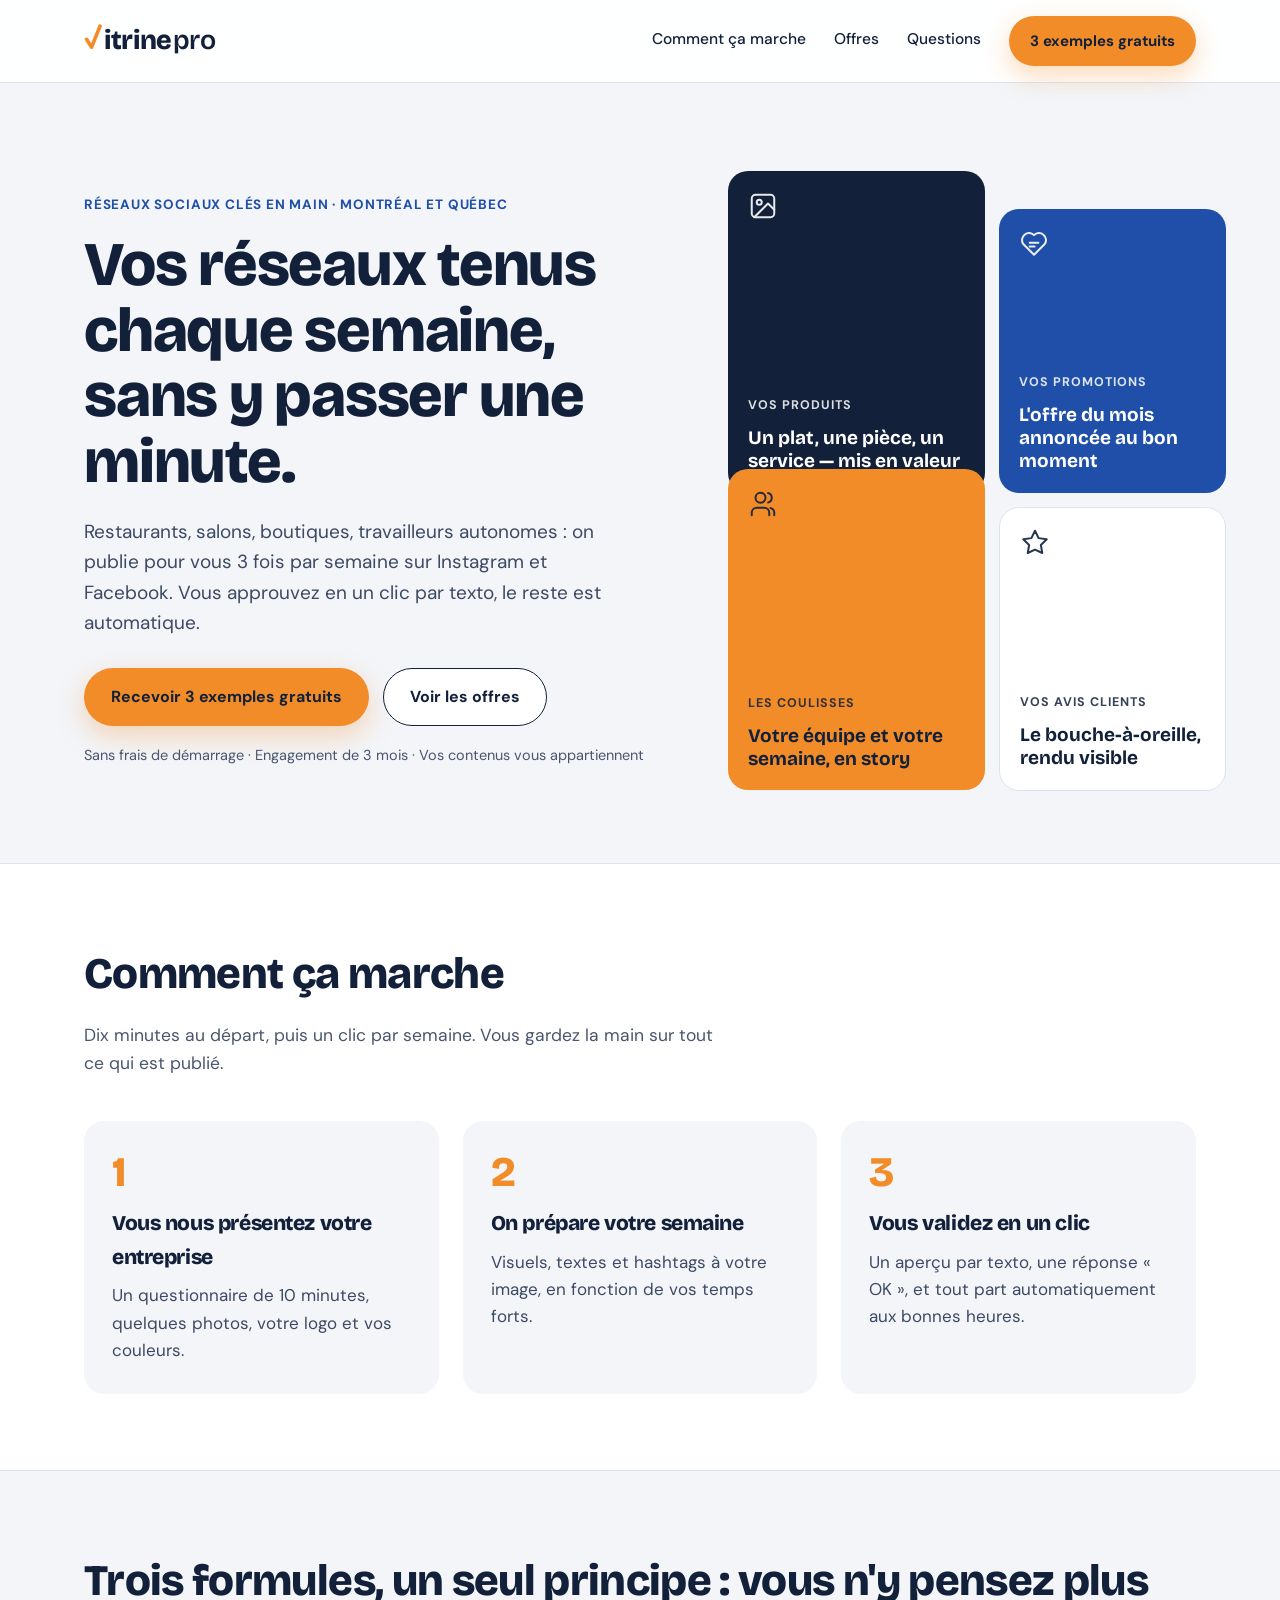
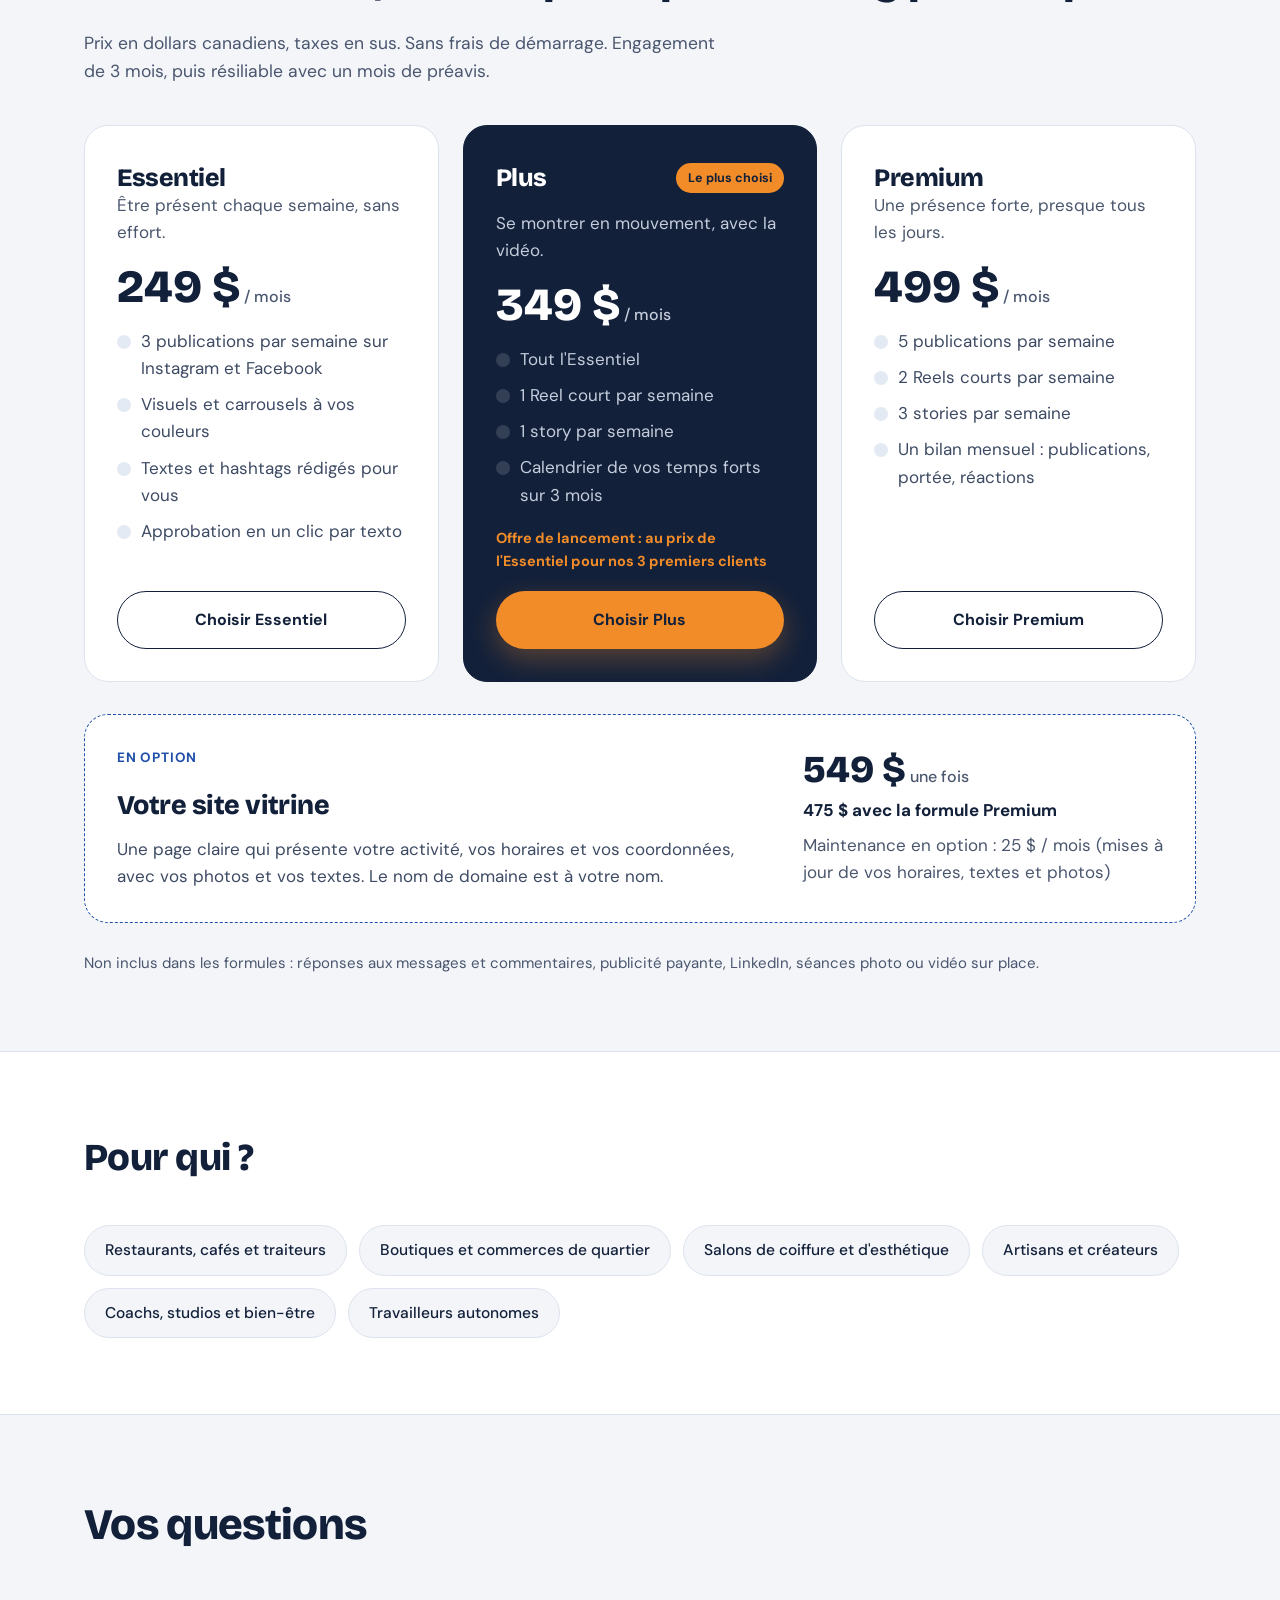
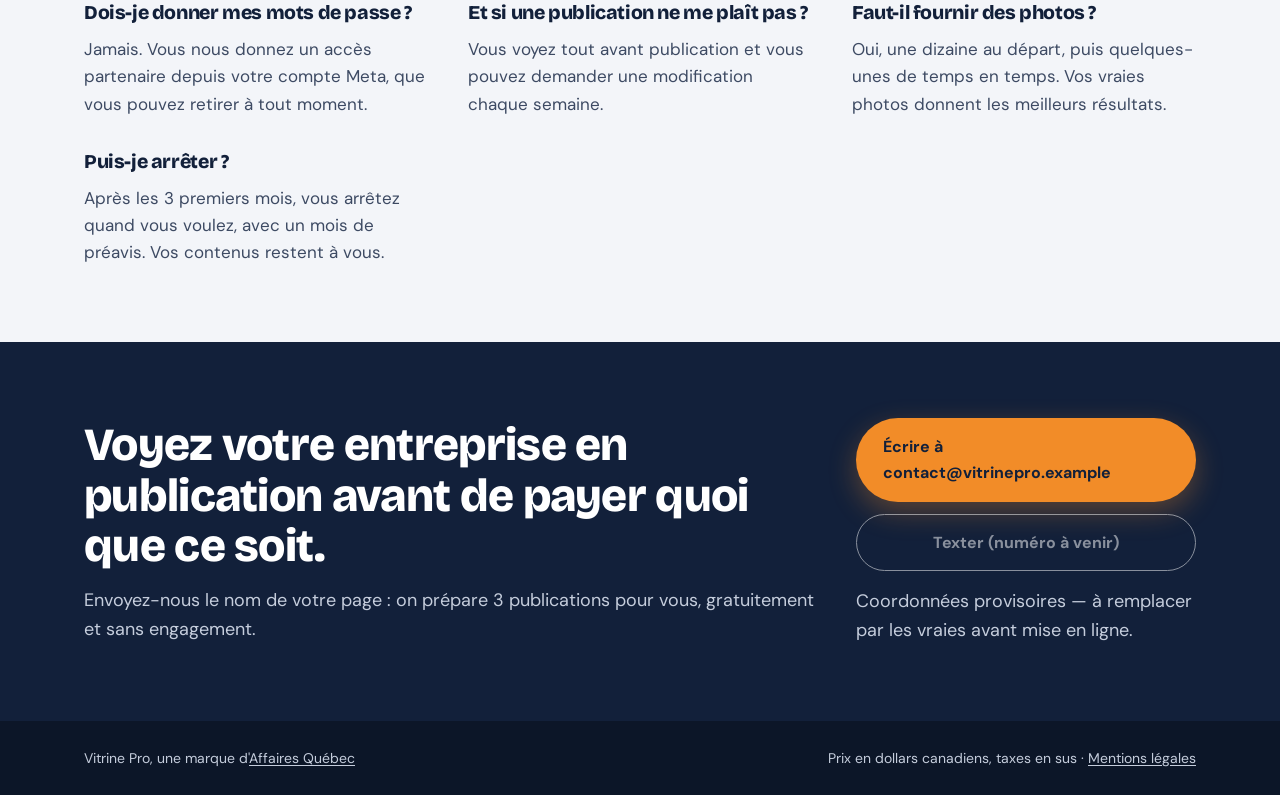
==== vitrine-pro/index.html @ ffb4f5e6 "Crée Vitrine Pro (vitrine-pro/index.html) à partir du premier brouillon, selon impeccable + emil-des" ====
<!doctype html>
<html lang="fr-CA" data-type="service">
<head>
<meta charset="utf-8">
<meta name="viewport" content="width=device-width, initial-scale=1">
<title>Vitrine Pro — Vos réseaux sociaux tenus chaque semaine | Affaires Québec</title>
<meta name="description" content="Vitrine Pro tient les réseaux sociaux des petites entreprises de Montréal et du Québec : 3 publications par semaine, approuvées en un clic par texto. Dès 249 $ par mois.">
<meta name="page-type" content="service">
<meta name="site-kind" content="other">
<meta property="og:type" content="website">
<meta property="og:title" content="Vitrine Pro — Vos réseaux sociaux tenus chaque semaine">
<meta property="og:description" content="3 publications soignées par semaine sur Instagram et Facebook, approuvées en un clic. 3 exemples offerts.">
<meta name="theme-color" content="#12203A">
<link rel="icon" href="data:image/svg+xml,%3Csvg xmlns='http://www.w3.org/2000/svg' viewBox='0 0 100 100'%3E%3Crect width='100' height='100' rx='24' fill='%2312203A'/%3E%3Cpath d='M24 54 L42 74 L78 24' fill='none' stroke='%23F28C28' stroke-width='13' stroke-linecap='round' stroke-linejoin='round'/%3E%3C/svg%3E">
<link rel="preconnect" href="https://fonts.googleapis.com">
<link rel="preconnect" href="https://fonts.gstatic.com" crossorigin>
<link href="https://fonts.googleapis.com/css2?family=Bricolage+Grotesque:opsz,wght@12..96,600;12..96,700;12..96,800&family=DM+Sans:wght@400;500;700&display=swap" rel="stylesheet">
<style>
:root{
  --navy:#12203A; --navy-deep:#0C1628;
  --blue:#1F4FA8; --blue-deep:#163C82;
  --orange:#F28C28; --orange-deep:#D9741A;
  --paper:#F3F5F9; --white:#FFFFFF;
  --line:#DDE3EE; --line-on-navy:rgba(255,255,255,0.14);
  --ink:#12203A; --ink-muted:#4A566E; --ink-muted-2:#3D4A63;
  --ink-on-navy:#C5CDDC;
  --radius-card:20px; --radius-pill:999px;
  --ease-out:cubic-bezier(.23,1,.32,1);
  --shadow-card:0 16px 40px rgba(18,32,58,0.08);
  --shadow-card-hover:0 22px 54px rgba(18,32,58,0.14);
}
*{box-sizing:border-box}
html{scroll-behavior:smooth}
body{margin:0;background:var(--paper);color:var(--ink);font-family:'DM Sans',system-ui,sans-serif;font-size:17px;line-height:1.6;-webkit-font-smoothing:antialiased}
h1,h2,h3{font-family:'Bricolage Grotesque','Arial Black',system-ui,sans-serif;font-weight:800;letter-spacing:-0.02em;margin:0}
p{margin:0}
ul{margin:0;padding:0;list-style:none}
a{color:var(--blue);text-decoration:none}
a:focus-visible,button:focus-visible{outline:3px solid var(--blue);outline-offset:3px;border-radius:8px}
img{max-width:100%;display:block}
.wrap{max-width:1160px;margin:0 auto;padding-inline:24px}
.eyebrow{display:block;margin:0 0 16px;color:var(--blue);font-weight:700;letter-spacing:0.06em;text-transform:uppercase;font-size:13.5px}
@media(max-width:520px){.wrap{padding-inline:20px}}

/* ---------- Boutons ---------- */
.btn{
  display:inline-flex;align-items:center;justify-content:center;gap:8px;
  font-family:'DM Sans',sans-serif;font-weight:700;font-size:16px;
  padding:15px 26px;border-radius:var(--radius-pill);border:1.5px solid transparent;
  min-height:52px;cursor:pointer;
  transition:transform .18s var(--ease-out),box-shadow .18s var(--ease-out),background-color .2s,border-color .2s,opacity .2s;
}
.btn:active{transform:scale(.96)}
.btn-orange{background:var(--orange);color:var(--navy);box-shadow:0 10px 28px rgba(242,140,40,0.32)}
.btn-orange:hover{background:var(--orange-deep);box-shadow:0 14px 36px rgba(242,140,40,0.4);transform:translateY(-2px)}
.btn-orange:active{transform:scale(.96)}
.btn-outline-dark{background:var(--white);color:var(--navy);border-color:var(--navy)}
.btn-outline-dark:hover{background:var(--navy);color:var(--white);transform:translateY(-2px)}
.btn-outline-light{background:transparent;color:var(--white);border-color:var(--white)}
.btn-outline-light:hover{background:var(--white);color:var(--navy);transform:translateY(-2px)}
.btn-sm{padding:12px 20px;min-height:46px;font-size:15px}
.btn[aria-disabled="true"]{opacity:.5;cursor:default;pointer-events:none}
.btn .arr{transition:transform .2s var(--ease-out)}
.btn:hover .arr{transform:translateX(3px)}

/* ---------- Nav ---------- */
.nav{position:sticky;top:0;z-index:50;background:rgba(255,255,255,0.92);backdrop-filter:blur(10px);border-bottom:1px solid var(--line)}
.nav-inner{display:flex;flex-wrap:wrap;align-items:center;justify-content:space-between;gap:16px;padding-block:16px}
.logo{display:flex;align-items:baseline;gap:0;font-family:'Bricolage Grotesque',sans-serif;font-weight:800;font-size:27px;letter-spacing:-0.03em;color:var(--navy)}
.logo svg{margin-right:2px;flex-shrink:0}
.logo b{font-weight:600;color:var(--navy);margin-left:2px}
.nav-links{display:flex;flex-wrap:wrap;align-items:center;gap:28px}
.nav-links a:not(.btn){color:var(--navy);font-weight:500;font-size:15.5px;position:relative;padding-bottom:3px}
.nav-links a:not(.btn)::after{content:"";position:absolute;left:0;right:0;bottom:0;height:2px;background:var(--orange);transform:scaleX(0);transform-origin:left;transition:transform .22s var(--ease-out)}
.nav-links a:not(.btn):hover::after{transform:scaleX(1)}
.nav-toggle{display:none;background:none;border:none;cursor:pointer;flex-direction:column;gap:5px;padding:6px}
.nav-toggle span{width:24px;height:2px;background:var(--navy);display:block;transition:.25s}
@media(max-width:760px){
  .nav-links{position:fixed;inset:0 0 0 auto;top:0;height:100vh;width:min(320px,84vw);
    background:var(--white);flex-direction:column;align-items:flex-start;gap:4px;
    padding:92px 28px 28px;transform:translateX(100%);transition:transform .35s var(--ease-out);
    box-shadow:-20px 0 50px rgba(18,32,58,0.12);}
  .nav-links.open{transform:translateX(0)}
  .nav-links a:not(.btn){width:100%;padding:14px 0;border-bottom:1px solid var(--line)}
  .nav-links .btn{margin-top:12px;width:100%}
  .nav-toggle{display:flex}
  .nav-scrim{position:fixed;inset:0;background:rgba(12,22,40,0.45);opacity:0;pointer-events:none;transition:opacity .3s;z-index:45}
  .nav-scrim.open{opacity:1;pointer-events:auto}
}

/* ---------- Hero ---------- */
.hero{padding-block:88px 72px}
.hero .wrap{display:flex;flex-wrap:wrap;align-items:center;gap:56px}
.hero-copy{flex:1 1 500px;min-width:0}
.hero h1{font-size:clamp(38px,5vw,62px);line-height:1.06;margin-bottom:22px}
.hero-sub{font-size:19px;color:var(--ink-muted-2);max-width:540px;margin-bottom:30px}
.hero-actions{display:flex;flex-wrap:wrap;gap:14px;margin-bottom:18px}
.hero-trust{font-size:14.5px;color:var(--ink-muted)}
.hero-visuals{flex:1 1 380px;min-width:0;display:grid;grid-template-columns:repeat(2,1fr);gap:14px}
.hv-card{
  aspect-ratio:4/5;border-radius:var(--radius-card);padding:20px;
  display:flex;flex-direction:column;justify-content:space-between;
  transition:transform .3s var(--ease-out),box-shadow .3s var(--ease-out);
}
.hv-card:hover{transform:translateY(-6px);box-shadow:var(--shadow-card-hover)}
.hv-card:nth-child(1){background:var(--navy);color:var(--white)}
.hv-card:nth-child(2){background:var(--blue);color:var(--white);margin-top:38px}
.hv-card:nth-child(3){background:var(--orange);color:var(--navy);margin-top:-38px}
.hv-card:nth-child(4){background:var(--white);color:var(--navy);border:1px solid var(--line)}
.hv-card svg{width:30px;height:30px;opacity:.9}
.hv-card .hv-label{font-size:12.5px;text-transform:uppercase;letter-spacing:.08em;font-weight:700;opacity:.85}
.hv-card .hv-title{font-family:'Bricolage Grotesque',sans-serif;font-weight:700;font-size:19px;line-height:1.2;margin-top:10px}
@media(max-width:760px){.hv-card:nth-child(2),.hv-card:nth-child(3){margin-top:0}}

/* ---------- Sections génériques ---------- */
section{padding-block:76px}
.section-white{background:var(--white);border-top:1px solid var(--line);border-bottom:1px solid var(--line)}
h2{font-size:clamp(30px,3.4vw,44px);letter-spacing:-0.015em}
.section-lede{color:var(--ink-muted);max-width:640px;margin-top:12px;font-size:17.5px}

/* ---------- Fonctionnement ---------- */
.steps{display:grid;grid-template-columns:repeat(auto-fit,minmax(260px,1fr));gap:24px;margin-top:44px}
.step{background:var(--paper);border-radius:var(--radius-card);padding:30px 28px;transition:transform .25s var(--ease-out),box-shadow .25s var(--ease-out)}
.step:hover{transform:translateY(-4px);box-shadow:var(--shadow-card)}
.step-num{font-family:'Bricolage Grotesque',sans-serif;font-weight:800;font-size:42px;color:var(--orange);line-height:1;margin-bottom:14px}
.step h3{font-size:21px;margin-bottom:8px}
.step p{color:var(--ink-muted-2)}

/* ---------- Offres ---------- */
.plans{display:grid;grid-template-columns:repeat(auto-fit,minmax(300px,1fr));gap:24px;margin-top:40px;align-items:stretch}
.plan{background:var(--white);border:1px solid var(--line);border-radius:24px;padding:32px;display:flex;flex-direction:column;gap:18px;transition:transform .25s var(--ease-out),box-shadow .25s var(--ease-out),border-color .25s}
.plan:hover{transform:translateY(-4px);box-shadow:var(--shadow-card)}
.plan-feat{background:var(--navy);color:var(--white);border-color:var(--navy)}
.plan-feat:hover{box-shadow:0 22px 54px rgba(18,32,58,0.3)}
.plan-head{display:flex;flex-wrap:wrap;align-items:center;justify-content:space-between;gap:10px}
.plan h3{font-size:25px}
.plan-badge{background:var(--orange);color:var(--navy);font-size:12.5px;font-weight:700;padding:5px 12px;border-radius:var(--radius-pill)}
.plan-desc{color:var(--ink-muted);margin-top:-6px}
.plan-feat .plan-desc{color:var(--ink-on-navy)}
.plan-price{font-family:'Bricolage Grotesque',sans-serif;font-weight:800;font-size:46px;line-height:1}
.plan-price span{font-family:'DM Sans',sans-serif;font-weight:500;font-size:16px;color:var(--ink-muted)}
.plan-feat .plan-price span{color:var(--ink-on-navy)}
.plan-list{display:flex;flex-direction:column;gap:9px;flex-grow:1}
.plan-list li{position:relative;padding-left:24px;color:var(--ink-muted-2)}
.plan-feat .plan-list li{color:var(--ink-on-navy)}
.plan-list li::before{content:"";position:absolute;left:0;top:7px;width:14px;height:14px;border-radius:50%;background:rgba(31,79,168,0.12)}
.plan-feat .plan-list li::before{background:rgba(255,255,255,0.14)}
.plan-launch{font-size:14.5px;color:var(--orange);font-weight:700}
.plan-addon{margin-top:32px;background:var(--white);border:1.5px dashed var(--blue);border-radius:24px;padding:32px;display:flex;flex-wrap:wrap;align-items:center;justify-content:space-between;gap:28px}
.plan-addon-copy{flex:1 1 440px;min-width:0}
.plan-addon-copy h3{font-size:27px;margin:8px 0}
.plan-addon-copy p{color:var(--ink-muted-2)}
.plan-addon-price{flex:0 1 360px;display:flex;flex-direction:column;gap:8px}
.plan-addon-price .big{font-family:'Bricolage Grotesque',sans-serif;font-weight:800;font-size:38px;line-height:1}
.plan-addon-price .big span{font-family:'DM Sans',sans-serif;font-weight:500;font-size:16px;color:var(--ink-muted)}
.plan-note{margin-top:28px;font-size:15px;color:var(--ink-muted)}

/* ---------- Pour qui ---------- */
.chips{display:flex;flex-wrap:wrap;gap:12px;margin-top:36px}
.chip{background:var(--paper);border:1px solid var(--line);padding:12px 20px;border-radius:var(--radius-pill);font-weight:500;font-size:15.5px;transition:transform .2s var(--ease-out),border-color .2s,background-color .2s}
.chip:hover{transform:translateY(-3px);border-color:var(--blue);background:var(--white)}

/* ---------- Questions ---------- */
.faq{display:grid;grid-template-columns:repeat(auto-fit,minmax(320px,1fr));gap:28px 40px;margin-top:36px}
.faq h3{font-size:19.5px;margin-bottom:8px}
.faq p{color:var(--ink-muted-2)}

/* ---------- Contact ---------- */
.contact{background:var(--navy);color:var(--white)}
.contact .wrap{display:flex;flex-wrap:wrap;align-items:center;justify-content:space-between;gap:32px}
.contact-copy{flex:1 1 500px;min-width:0}
.contact h2{color:var(--white);font-size:clamp(30px,3.6vw,46px);line-height:1.1;margin-bottom:14px}
.contact p{color:var(--ink-on-navy);font-size:18px}
.contact-actions{display:flex;flex-direction:column;gap:12px;flex:0 1 340px}
.contact-note{font-size:13.5px;color:#8C9AB8;margin-top:4px}

/* ---------- Footer ---------- */
footer{background:var(--navy-deep);color:var(--ink-on-navy);font-size:14px}
footer .wrap{display:flex;flex-wrap:wrap;justify-content:space-between;gap:12px;padding-block:26px}
footer a{color:var(--ink-on-navy);text-decoration:underline;text-underline-offset:2px}
footer a:hover{color:var(--white)}

/* ---------- Reveal on scroll ---------- */
.reveal{opacity:0;transform:translateY(18px);transition:opacity .7s var(--ease-out),transform .7s var(--ease-out)}
.reveal.in{opacity:1;transform:translateY(0)}
@media(prefers-reduced-motion:reduce){
  html{scroll-behavior:auto}
  .reveal{opacity:1;transform:none;transition:none}
  *{animation-duration:0.01ms!important;transition-duration:0.01ms!important}
}
</style>
</head>
<body>

<header class="nav" id="nav">
  <div class="wrap nav-inner">
    <a href="#accueil" class="logo" aria-label="Vitrine Pro — accueil">
      <svg width="18" height="25" viewBox="0 0 64 88" aria-hidden="true"><path d="M9 54 L27 82 L57 7" fill="none" stroke="#F28C28" stroke-width="13" stroke-linecap="round" stroke-linejoin="round"/></svg>itrine<b>pro</b>
    </a>
    <nav class="nav-links" id="navLinks" aria-label="Navigation principale">
      <a href="#fonctionnement">Comment ça marche</a>
      <a href="#offres">Offres</a>
      <a href="#questions">Questions</a>
      <a href="#contact" class="btn btn-orange btn-sm">3 exemples gratuits</a>
    </nav>
    <button class="nav-toggle" id="navToggle" aria-label="Menu" aria-expanded="false" aria-controls="navLinks"><span></span><span></span><span></span></button>
  </div>
</header>

<section id="accueil" class="hero">
  <div class="wrap">
    <div class="hero-copy reveal">
      <span class="eyebrow">Réseaux sociaux clés en main · Montréal et Québec</span>
      <h1>Vos réseaux tenus chaque semaine, sans y passer une minute.</h1>
      <p class="hero-sub">Restaurants, salons, boutiques, travailleurs autonomes : on publie pour vous 3 fois par semaine sur Instagram et Facebook. Vous approuvez en un clic par texto, le reste est automatique.</p>
      <div class="hero-actions">
        <a href="#contact" class="btn btn-orange">Recevoir 3 exemples gratuits</a>
        <a href="#offres" class="btn btn-outline-dark">Voir les offres</a>
      </div>
      <p class="hero-trust">Sans frais de démarrage · Engagement de 3 mois · Vos contenus vous appartiennent</p>
    </div>
    <div class="hero-visuals reveal" aria-label="Ce qu'on publie pour vous">
      <div class="hv-card">
        <svg viewBox="0 0 24 24" fill="none" stroke="currentColor" stroke-width="1.6" stroke-linecap="round" stroke-linejoin="round"><rect x="3" y="3" width="18" height="18" rx="3"/><circle cx="9" cy="9" r="2"/><path d="M21 15l-5-5L5 21"/></svg>
        <div>
          <span class="hv-label">Vos produits</span>
          <p class="hv-title">Un plat, une pièce, un service — mis en valeur</p>
        </div>
      </div>
      <div class="hv-card">
        <svg viewBox="0 0 24 24" fill="none" stroke="currentColor" stroke-width="1.6" stroke-linecap="round" stroke-linejoin="round"><path d="M20.6 12 12 20.6 3.4 12A5.6 5.6 0 0 1 12 4.9 5.6 5.6 0 0 1 20.6 12Z"/><path d="M8.5 11h7M8.5 14h4"/></svg>
        <div>
          <span class="hv-label">Vos promotions</span>
          <p class="hv-title">L'offre du mois annoncée au bon moment</p>
        </div>
      </div>
      <div class="hv-card">
        <svg viewBox="0 0 24 24" fill="none" stroke="currentColor" stroke-width="1.6" stroke-linecap="round" stroke-linejoin="round"><path d="M17 21v-2a4 4 0 0 0-4-4H7a4 4 0 0 0-4 4v2"/><circle cx="10" cy="7" r="4"/><path d="M21 21v-2a4 4 0 0 0-3-3.87"/><path d="M16 3.13a4 4 0 0 1 0 7.75"/></svg>
        <div>
          <span class="hv-label">Les coulisses</span>
          <p class="hv-title">Votre équipe et votre semaine, en story</p>
        </div>
      </div>
      <div class="hv-card">
        <svg viewBox="0 0 24 24" fill="none" stroke="currentColor" stroke-width="1.6" stroke-linecap="round" stroke-linejoin="round"><path d="M12 17.3 6.2 20l1.1-6.4L2.6 9l6.5-.9L12 2.2l2.9 5.9 6.5.9-4.7 4.6L17.8 20Z"/></svg>
        <div>
          <span class="hv-label">Vos avis clients</span>
          <p class="hv-title">Le bouche-à-oreille, rendu visible</p>
        </div>
      </div>
    </div>
  </div>
</section>

<section id="fonctionnement" class="section-white">
  <div class="wrap">
    <h2 class="reveal">Comment ça marche</h2>
    <p class="section-lede reveal">Dix minutes au départ, puis un clic par semaine. Vous gardez la main sur tout ce qui est publié.</p>
    <div class="steps">
      <div class="step reveal">
        <div class="step-num">1</div>
        <h3>Vous nous présentez votre entreprise</h3>
        <p>Un questionnaire de 10 minutes, quelques photos, votre logo et vos couleurs.</p>
      </div>
      <div class="step reveal">
        <div class="step-num">2</div>
        <h3>On prépare votre semaine</h3>
        <p>Visuels, textes et hashtags à votre image, en fonction de vos temps forts.</p>
      </div>
      <div class="step reveal">
        <div class="step-num">3</div>
        <h3>Vous validez en un clic</h3>
        <p>Un aperçu par texto, une réponse « OK », et tout part automatiquement aux bonnes heures.</p>
      </div>
    </div>
  </div>
</section>

<section id="offres">
  <div class="wrap">
    <h2 class="reveal">Trois formules, un seul principe : vous n'y pensez plus</h2>
    <p class="section-lede reveal">Prix en dollars canadiens, taxes en sus. Sans frais de démarrage. Engagement de 3 mois, puis résiliable avec un mois de préavis.</p>
    <div class="plans">
      <div class="plan reveal">
        <div>
          <h3>Essentiel</h3>
          <p class="plan-desc">Être présent chaque semaine, sans effort.</p>
        </div>
        <p class="plan-price">249 $<span> / mois</span></p>
        <ul class="plan-list">
          <li>3 publications par semaine sur Instagram et Facebook</li>
          <li>Visuels et carrousels à vos couleurs</li>
          <li>Textes et hashtags rédigés pour vous</li>
          <li>Approbation en un clic par texto</li>
        </ul>
        <a href="#contact" class="btn btn-outline-dark">Choisir Essentiel</a>
      </div>

      <div class="plan plan-feat reveal">
        <div class="plan-head">
          <h3>Plus</h3>
          <span class="plan-badge">Le plus choisi</span>
        </div>
        <p class="plan-desc">Se montrer en mouvement, avec la vidéo.</p>
        <p class="plan-price">349 $<span> / mois</span></p>
        <ul class="plan-list">
          <li>Tout l'Essentiel</li>
          <li>1 Reel court par semaine</li>
          <li>1 story par semaine</li>
          <li>Calendrier de vos temps forts sur 3 mois</li>
        </ul>
        <p class="plan-launch">Offre de lancement : au prix de l'Essentiel pour nos 3 premiers clients</p>
        <a href="#contact" class="btn btn-orange">Choisir Plus</a>
      </div>

      <div class="plan reveal">
        <div>
          <h3>Premium</h3>
          <p class="plan-desc">Une présence forte, presque tous les jours.</p>
        </div>
        <p class="plan-price">499 $<span> / mois</span></p>
        <ul class="plan-list">
          <li>5 publications par semaine</li>
          <li>2 Reels courts par semaine</li>
          <li>3 stories par semaine</li>
          <li>Un bilan mensuel : publications, portée, réactions</li>
        </ul>
        <a href="#contact" class="btn btn-outline-dark">Choisir Premium</a>
      </div>
    </div>

    <div class="plan-addon reveal">
      <div class="plan-addon-copy">
        <span class="eyebrow">En option</span>
        <h3>Votre site vitrine</h3>
        <p>Une page claire qui présente votre activité, vos horaires et vos coordonnées, avec vos photos et vos textes. Le nom de domaine est à votre nom.</p>
      </div>
      <div class="plan-addon-price">
        <p class="big">549 $<span> une fois</span></p>
        <p style="font-weight:700;color:var(--navy)">475 $ avec la formule Premium</p>
        <p style="color:var(--ink-muted)">Maintenance en option : 25 $ / mois (mises à jour de vos horaires, textes et photos)</p>
      </div>
    </div>
    <p class="plan-note reveal">Non inclus dans les formules : réponses aux messages et commentaires, publicité payante, LinkedIn, séances photo ou vidéo sur place.</p>
  </div>
</section>

<section class="section-white">
  <div class="wrap">
    <h2 class="reveal" style="font-size:clamp(28px,3vw,38px)">Pour qui ?</h2>
    <div class="chips reveal">
      <span class="chip">Restaurants, cafés et traiteurs</span>
      <span class="chip">Boutiques et commerces de quartier</span>
      <span class="chip">Salons de coiffure et d'esthétique</span>
      <span class="chip">Artisans et créateurs</span>
      <span class="chip">Coachs, studios et bien-être</span>
      <span class="chip">Travailleurs autonomes</span>
    </div>
  </div>
</section>

<section id="questions">
  <div class="wrap">
    <h2 class="reveal">Vos questions</h2>
    <div class="faq">
      <div class="reveal">
        <h3>Dois-je donner mes mots de passe ?</h3>
        <p>Jamais. Vous nous donnez un accès partenaire depuis votre compte Meta, que vous pouvez retirer à tout moment.</p>
      </div>
      <div class="reveal">
        <h3>Et si une publication ne me plaît pas ?</h3>
        <p>Vous voyez tout avant publication et vous pouvez demander une modification chaque semaine.</p>
      </div>
      <div class="reveal">
        <h3>Faut-il fournir des photos ?</h3>
        <p>Oui, une dizaine au départ, puis quelques-unes de temps en temps. Vos vraies photos donnent les meilleurs résultats.</p>
      </div>
      <div class="reveal">
        <h3>Puis-je arrêter ?</h3>
        <p>Après les 3 premiers mois, vous arrêtez quand vous voulez, avec un mois de préavis. Vos contenus restent à vous.</p>
      </div>
    </div>
  </div>
</section>

<section id="contact" class="contact">
  <div class="wrap">
    <div class="contact-copy reveal">
      <h2>Voyez votre entreprise en publication avant de payer quoi que ce soit.</h2>
      <p>Envoyez-nous le nom de votre page : on prépare 3 publications pour vous, gratuitement et sans engagement.</p>
    </div>
    <div class="contact-actions reveal">
      <a href="mailto:contact@vitrinepro.example" class="btn btn-orange">Écrire à contact@vitrinepro.example</a>
      <span class="btn btn-outline-light" aria-disabled="true">Texter (numéro à venir)</span>
      <p class="contact-note">Coordonnées provisoires — à remplacer par les vraies avant mise en ligne.</p>
    </div>
  </div>
</section>

<footer>
  <div class="wrap">
    <span>Vitrine Pro, une marque d'<a href="https://affairesquebec.ca">Affaires Québec</a></span>
    <span>Prix en dollars canadiens, taxes en sus · <a href="#accueil">Mentions légales</a></span>
  </div>
</footer>

<script>
// Nav mobile
(function(){
  const toggle=document.getElementById('navToggle');
  const links=document.getElementById('navLinks');
  if(!toggle||!links)return;
  const scrim=document.createElement('div');
  scrim.className='nav-scrim';
  document.body.appendChild(scrim);
  function close(){links.classList.remove('open');scrim.classList.remove('open');toggle.setAttribute('aria-expanded','false');document.body.style.overflow=''}
  function open(){links.classList.add('open');scrim.classList.add('open');toggle.setAttribute('aria-expanded','true');document.body.style.overflow='hidden'}
  toggle.addEventListener('click',()=>links.classList.contains('open')?close():open());
  scrim.addEventListener('click',close);
  links.querySelectorAll('a').forEach(a=>a.addEventListener('click',close));
  addEventListener('keydown',e=>{if(e.key==='Escape')close()});
})();
// Reveal on scroll
(function(){
  const els=[...document.querySelectorAll('.reveal')];
  if(!('IntersectionObserver' in window)){els.forEach(el=>el.classList.add('in'));return}
  const io=new IntersectionObserver((entries)=>{
    entries.forEach(e=>{if(e.isIntersecting){e.target.classList.add('in');io.unobserve(e.target)}});
  },{threshold:0.12,rootMargin:'0px 0px -40px 0px'});
  els.forEach(el=>io.observe(el));
})();
</script>
</body>
</html>
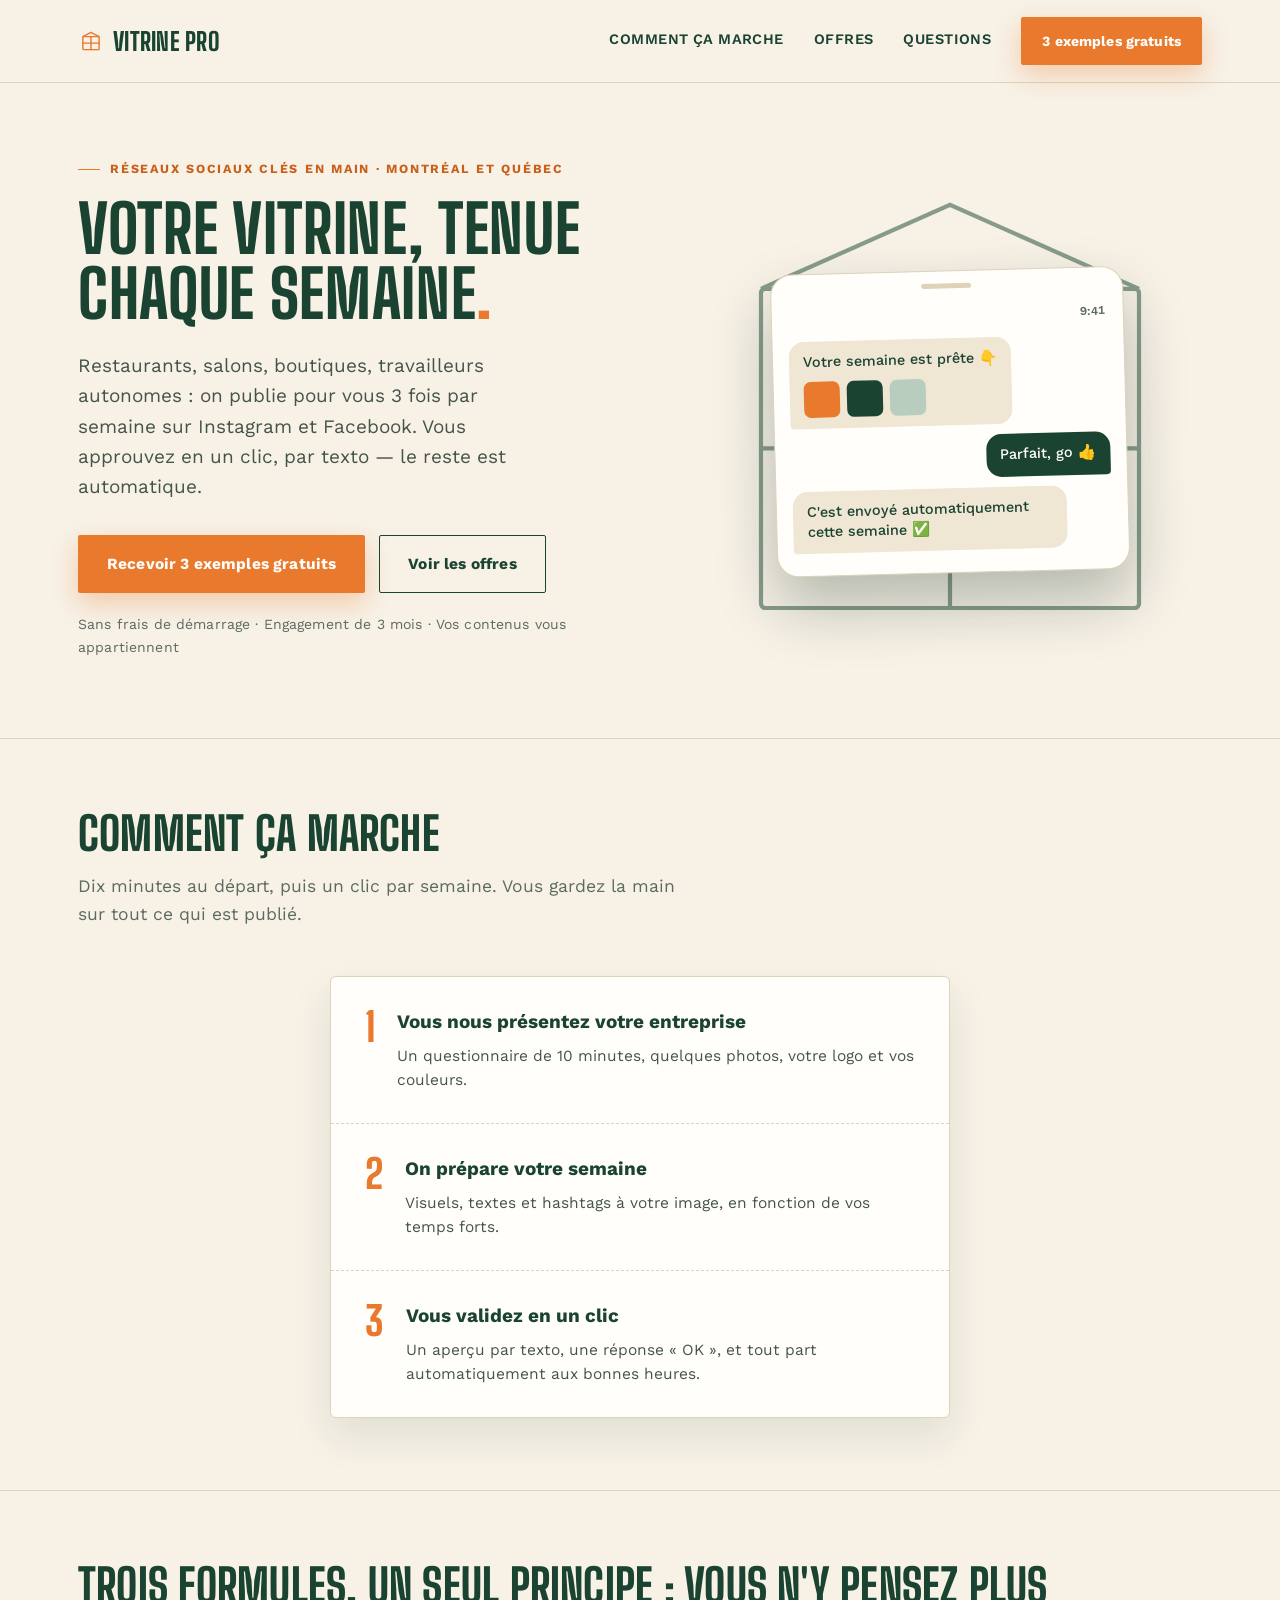
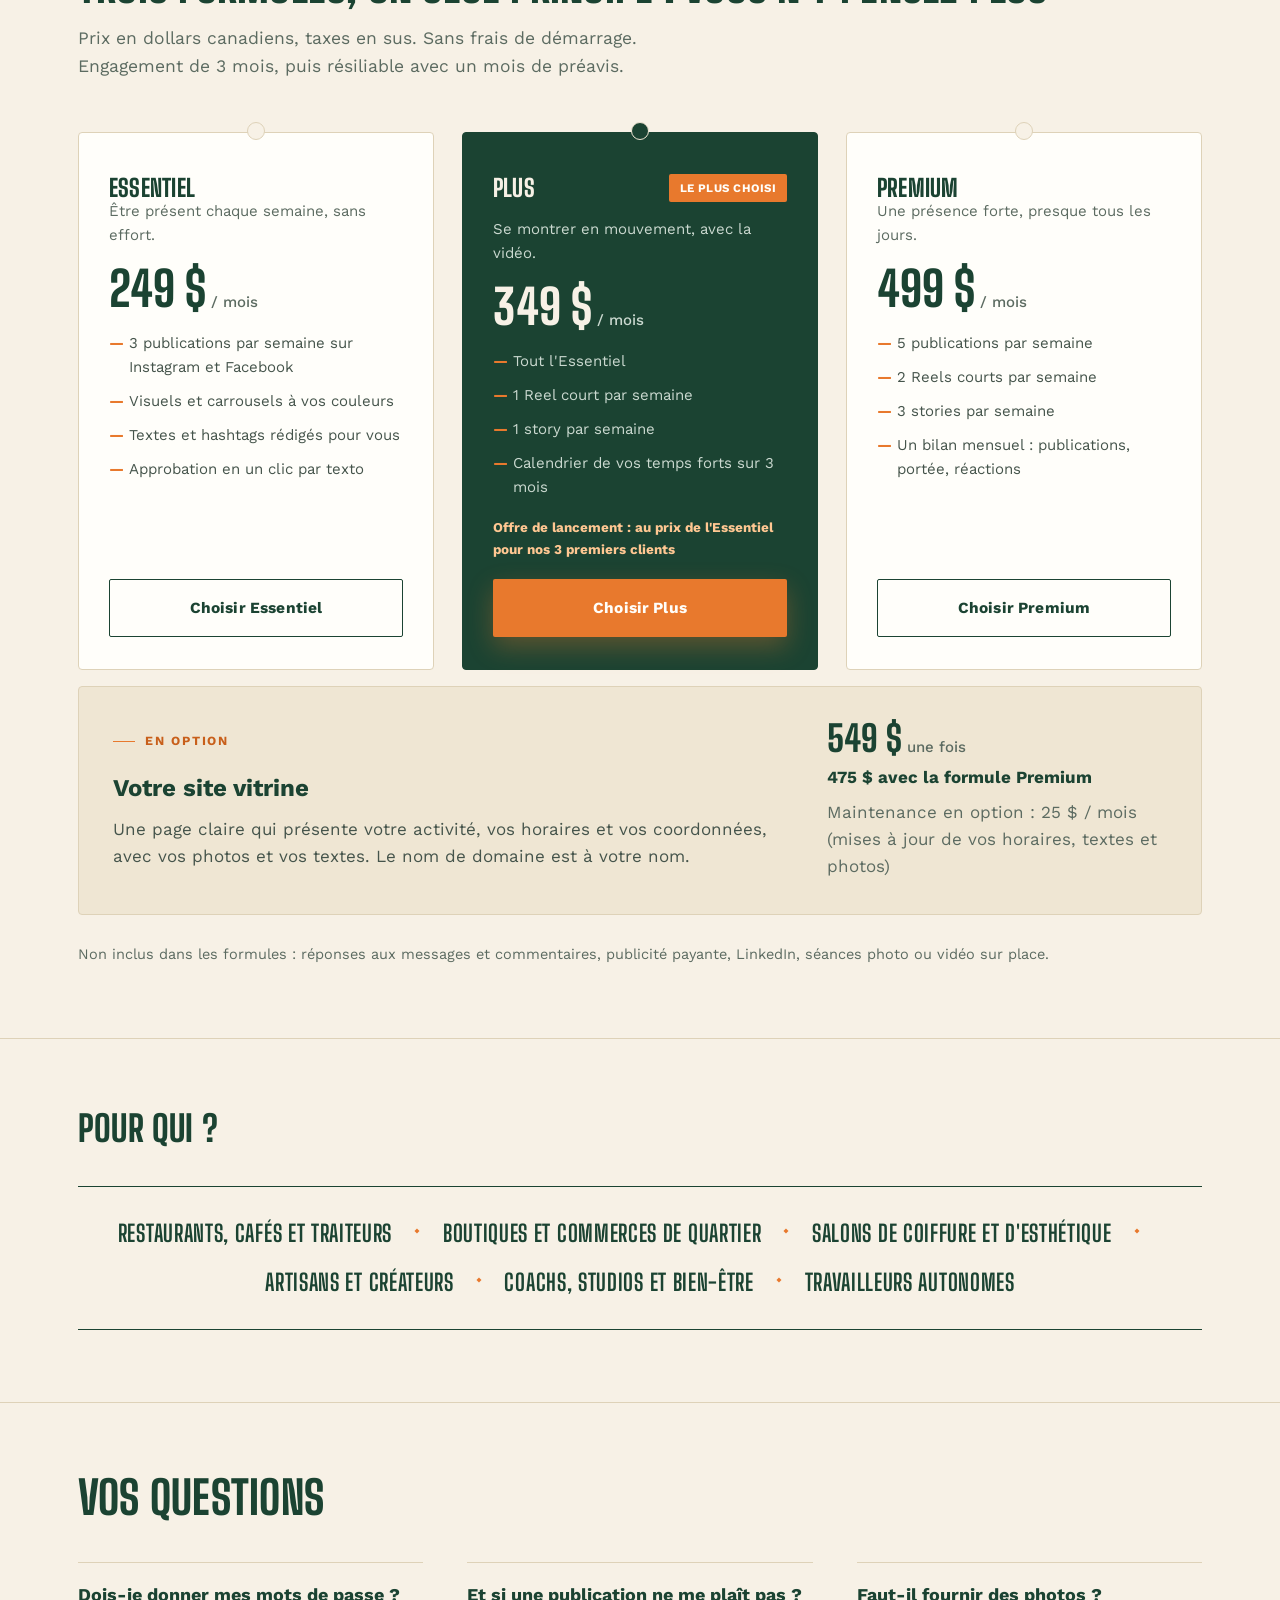
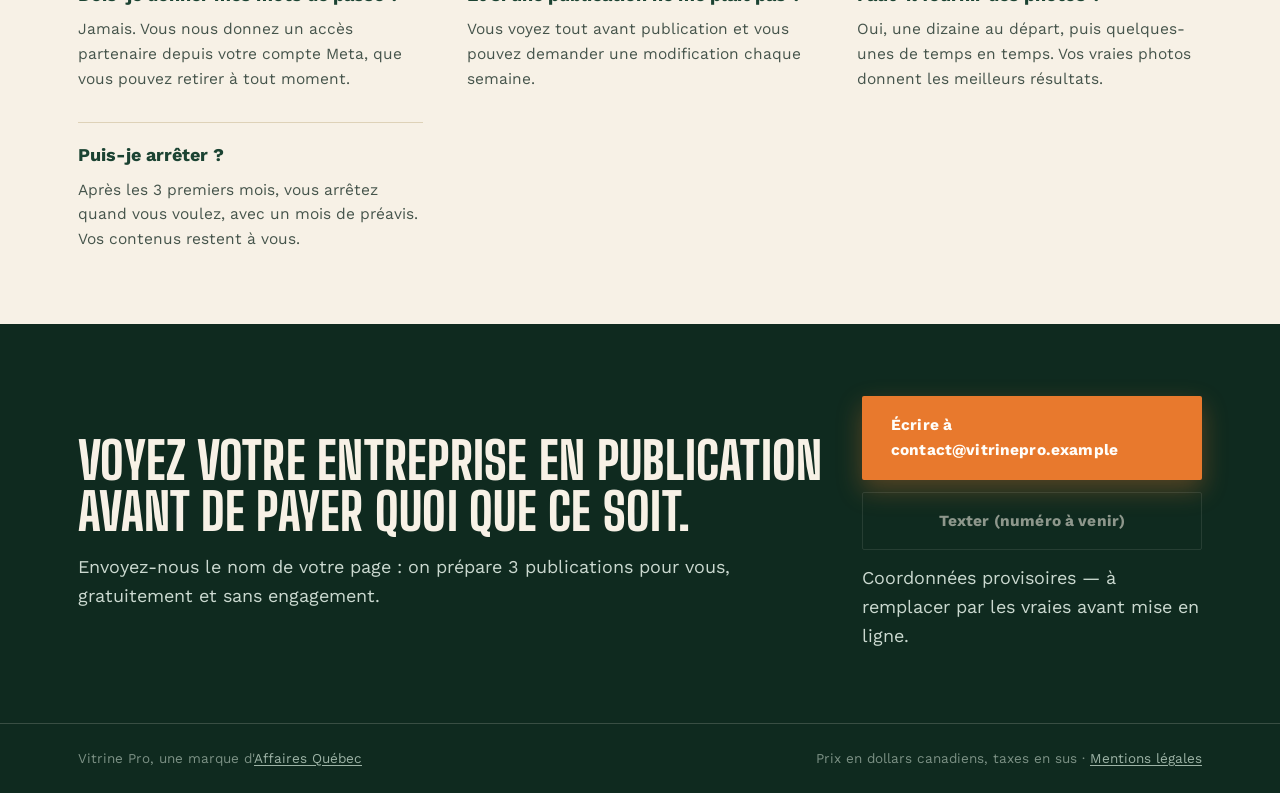
==== commit b9e0714e: "Refonte complète de Vitrine Pro : identité propre (vitrine/vert/marigold), maquette SMS dans une vit" ====
--- a/vitrine-pro/index.html
+++ b/vitrine-pro/index.html
@@ -9,176 +9,209 @@
 <meta name="site-kind" content="other">
 <meta property="og:type" content="website">
 <meta property="og:title" content="Vitrine Pro — Vos réseaux sociaux tenus chaque semaine">
-<meta property="og:description" content="3 publications soignées par semaine sur Instagram et Facebook, approuvées en un clic. 3 exemples offerts.">
-<meta name="theme-color" content="#12203A">
-<link rel="icon" href="data:image/svg+xml,%3Csvg xmlns='http://www.w3.org/2000/svg' viewBox='0 0 100 100'%3E%3Crect width='100' height='100' rx='24' fill='%2312203A'/%3E%3Cpath d='M24 54 L42 74 L78 24' fill='none' stroke='%23F28C28' stroke-width='13' stroke-linecap='round' stroke-linejoin='round'/%3E%3C/svg%3E">
+<meta property="og:description" content="3 publications soignées par semaine sur Instagram et Facebook, approuvées en un clic par texto. 3 exemples offerts.">
+<meta name="theme-color" content="#1B4332">
+<link rel="icon" href="data:image/svg+xml,%3Csvg xmlns='http://www.w3.org/2000/svg' viewBox='0 0 48 48'%3E%3Crect width='48' height='48' rx='8' fill='%231B4332'/%3E%3Cg fill='none' stroke='%23F7F1E6' stroke-width='2.4' stroke-linecap='round' stroke-linejoin='round'%3E%3Cpath d='M9 16 L24 8 L39 16'/%3E%3Crect x='9' y='16' width='30' height='24' rx='1.5'/%3E%3Cline x1='24' y1='16' x2='24' y2='40'/%3E%3Cline x1='9' y1='28' x2='39' y2='28'/%3E%3C/g%3E%3C/svg%3E">
 <link rel="preconnect" href="https://fonts.googleapis.com">
 <link rel="preconnect" href="https://fonts.gstatic.com" crossorigin>
-<link href="https://fonts.googleapis.com/css2?family=Bricolage+Grotesque:opsz,wght@12..96,600;12..96,700;12..96,800&family=DM+Sans:wght@400;500;700&display=swap" rel="stylesheet">
+<link href="https://fonts.googleapis.com/css2?family=Big+Shoulders+Display:wght@600;700;800;900&family=Work+Sans:wght@400;500;600;700&display=swap" rel="stylesheet">
 <style>
 :root{
-  --navy:#12203A; --navy-deep:#0C1628;
-  --blue:#1F4FA8; --blue-deep:#163C82;
-  --orange:#F28C28; --orange-deep:#D9741A;
-  --paper:#F3F5F9; --white:#FFFFFF;
-  --line:#DDE3EE; --line-on-navy:rgba(255,255,255,0.14);
-  --ink:#12203A; --ink-muted:#4A566E; --ink-muted-2:#3D4A63;
-  --ink-on-navy:#C5CDDC;
-  --radius-card:20px; --radius-pill:999px;
-  --ease-out:cubic-bezier(.23,1,.32,1);
-  --shadow-card:0 16px 40px rgba(18,32,58,0.08);
-  --shadow-card-hover:0 22px 54px rgba(18,32,58,0.14);
+  --green:#1B4332; --green-deep:#0F2A1F; --green-soft:#2D5542;
+  --cream:#F7F1E6; --cream-2:#EFE6D3; --white:#FFFEFA;
+  --marigold:#E8792D; --marigold-deep:#C85F1A;
+  --line:#DED2B8; --line-deep:rgba(247,241,230,0.18);
+  --ink:#1B4332; --ink-muted:#5C6B61; --ink-muted-2:#45544B;
+  --ink-on-green:#CBD9D0;
+  --radius-card:4px;
+  --ease-out:cubic-bezier(.19,1,.22,1);
+  --shadow-card:0 18px 40px rgba(27,67,50,0.1);
+  --shadow-card-hover:0 24px 54px rgba(27,67,50,0.16);
 }
 *{box-sizing:border-box}
 html{scroll-behavior:smooth}
-body{margin:0;background:var(--paper);color:var(--ink);font-family:'DM Sans',system-ui,sans-serif;font-size:17px;line-height:1.6;-webkit-font-smoothing:antialiased}
-h1,h2,h3{font-family:'Bricolage Grotesque','Arial Black',system-ui,sans-serif;font-weight:800;letter-spacing:-0.02em;margin:0}
+body{margin:0;background:var(--cream);color:var(--ink);font-family:'Work Sans',system-ui,sans-serif;font-size:17px;line-height:1.6;-webkit-font-smoothing:antialiased}
+h1,h2,h3{font-family:'Big Shoulders Display',sans-serif;font-weight:800;text-transform:uppercase;letter-spacing:0.01em;margin:0;text-wrap:balance}
 p{margin:0}
 ul{margin:0;padding:0;list-style:none}
-a{color:var(--blue);text-decoration:none}
-a:focus-visible,button:focus-visible{outline:3px solid var(--blue);outline-offset:3px;border-radius:8px}
+a{color:var(--green);text-decoration:none}
+a:focus-visible,button:focus-visible{outline:3px solid var(--marigold);outline-offset:3px;border-radius:4px}
 img{max-width:100%;display:block}
-.wrap{max-width:1160px;margin:0 auto;padding-inline:24px}
-.eyebrow{display:block;margin:0 0 16px;color:var(--blue);font-weight:700;letter-spacing:0.06em;text-transform:uppercase;font-size:13.5px}
+.wrap{max-width:1180px;margin:0 auto;padding-inline:28px}
+.eyebrow{display:flex;align-items:center;gap:10px;margin:0 0 18px;color:var(--marigold-deep);font-weight:700;letter-spacing:0.14em;text-transform:uppercase;font-size:12.5px}
+.eyebrow::before{content:"";width:22px;height:1.5px;background:var(--marigold)}
 @media(max-width:520px){.wrap{padding-inline:20px}}
+
+/* ---------- Marque : la vitrine ---------- */
+.mark{width:17px;height:17px;flex-shrink:0}
 
 /* ---------- Boutons ---------- */
 .btn{
-  display:inline-flex;align-items:center;justify-content:center;gap:8px;
-  font-family:'DM Sans',sans-serif;font-weight:700;font-size:16px;
-  padding:15px 26px;border-radius:var(--radius-pill);border:1.5px solid transparent;
-  min-height:52px;cursor:pointer;
-  transition:transform .18s var(--ease-out),box-shadow .18s var(--ease-out),background-color .2s,border-color .2s,opacity .2s;
+  display:inline-flex;align-items:center;justify-content:center;gap:9px;
+  font-family:'Work Sans',sans-serif;font-weight:700;font-size:15.5px;
+  padding:16px 28px;border-radius:2px;border:1.5px solid transparent;
+  min-height:54px;cursor:pointer;letter-spacing:0.01em;
+  transition:transform .16s var(--ease-out),box-shadow .2s var(--ease-out),background-color .2s,border-color .2s,color .2s;
 }
 .btn:active{transform:scale(.96)}
-.btn-orange{background:var(--orange);color:var(--navy);box-shadow:0 10px 28px rgba(242,140,40,0.32)}
-.btn-orange:hover{background:var(--orange-deep);box-shadow:0 14px 36px rgba(242,140,40,0.4);transform:translateY(-2px)}
-.btn-orange:active{transform:scale(.96)}
-.btn-outline-dark{background:var(--white);color:var(--navy);border-color:var(--navy)}
-.btn-outline-dark:hover{background:var(--navy);color:var(--white);transform:translateY(-2px)}
-.btn-outline-light{background:transparent;color:var(--white);border-color:var(--white)}
-.btn-outline-light:hover{background:var(--white);color:var(--navy);transform:translateY(-2px)}
-.btn-sm{padding:12px 20px;min-height:46px;font-size:15px}
-.btn[aria-disabled="true"]{opacity:.5;cursor:default;pointer-events:none}
+.btn-marigold{background:var(--marigold);color:var(--white);box-shadow:0 10px 26px rgba(232,121,45,0.32)}
+.btn-marigold:hover{background:var(--marigold-deep);box-shadow:0 14px 34px rgba(232,121,45,0.4);transform:translateY(-2px)}
+.btn-outline{background:transparent;color:var(--green);border-color:var(--green)}
+.btn-outline:hover{background:var(--green);color:var(--cream);transform:translateY(-2px)}
+.btn-outline-light{background:transparent;color:var(--cream);border-color:var(--line-deep)}
+.btn-outline-light:hover{background:var(--cream);color:var(--green-deep);border-color:var(--cream);transform:translateY(-2px)}
+.btn-sm{padding:12px 20px;min-height:46px;font-size:14px}
 .btn .arr{transition:transform .2s var(--ease-out)}
 .btn:hover .arr{transform:translateX(3px)}
 
 /* ---------- Nav ---------- */
-.nav{position:sticky;top:0;z-index:50;background:rgba(255,255,255,0.92);backdrop-filter:blur(10px);border-bottom:1px solid var(--line)}
-.nav-inner{display:flex;flex-wrap:wrap;align-items:center;justify-content:space-between;gap:16px;padding-block:16px}
-.logo{display:flex;align-items:baseline;gap:0;font-family:'Bricolage Grotesque',sans-serif;font-weight:800;font-size:27px;letter-spacing:-0.03em;color:var(--navy)}
-.logo svg{margin-right:2px;flex-shrink:0}
-.logo b{font-weight:600;color:var(--navy);margin-left:2px}
-.nav-links{display:flex;flex-wrap:wrap;align-items:center;gap:28px}
-.nav-links a:not(.btn){color:var(--navy);font-weight:500;font-size:15.5px;position:relative;padding-bottom:3px}
-.nav-links a:not(.btn)::after{content:"";position:absolute;left:0;right:0;bottom:0;height:2px;background:var(--orange);transform:scaleX(0);transform-origin:left;transition:transform .22s var(--ease-out)}
+.nav{position:sticky;top:0;z-index:50;background:rgba(247,241,230,0.92);backdrop-filter:blur(10px);border-bottom:1px solid var(--line)}
+.nav-inner{display:flex;flex-wrap:wrap;align-items:center;justify-content:space-between;gap:16px;padding-block:17px}
+.logo{display:flex;align-items:center;gap:9px;font-family:'Big Shoulders Display',sans-serif;font-weight:800;font-size:25px;text-transform:uppercase;letter-spacing:0.01em;color:var(--green)}
+.logo svg{width:26px;height:26px;flex-shrink:0;color:var(--marigold)}
+.nav-links{display:flex;flex-wrap:wrap;align-items:center;gap:30px}
+.nav-links a:not(.btn){color:var(--green);font-weight:600;font-size:14.5px;letter-spacing:0.03em;text-transform:uppercase;position:relative;padding-bottom:3px}
+.nav-links a:not(.btn)::after{content:"";position:absolute;left:0;right:0;bottom:0;height:2px;background:var(--marigold);transform:scaleX(0);transform-origin:left;transition:transform .22s var(--ease-out)}
 .nav-links a:not(.btn):hover::after{transform:scaleX(1)}
 .nav-toggle{display:none;background:none;border:none;cursor:pointer;flex-direction:column;gap:5px;padding:6px}
-.nav-toggle span{width:24px;height:2px;background:var(--navy);display:block;transition:.25s}
-@media(max-width:760px){
+.nav-toggle span{width:24px;height:2px;background:var(--green);display:block;transition:.25s}
+@media(max-width:780px){
   .nav-links{position:fixed;inset:0 0 0 auto;top:0;height:100vh;width:min(320px,84vw);
-    background:var(--white);flex-direction:column;align-items:flex-start;gap:4px;
-    padding:92px 28px 28px;transform:translateX(100%);transition:transform .35s var(--ease-out);
-    box-shadow:-20px 0 50px rgba(18,32,58,0.12);}
+    background:var(--cream);flex-direction:column;align-items:flex-start;gap:4px;
+    padding:94px 28px 28px;transform:translateX(100%);transition:transform .4s var(--ease-out);
+    box-shadow:-20px 0 50px rgba(15,42,31,0.18);}
   .nav-links.open{transform:translateX(0)}
-  .nav-links a:not(.btn){width:100%;padding:14px 0;border-bottom:1px solid var(--line)}
-  .nav-links .btn{margin-top:12px;width:100%}
+  .nav-links a:not(.btn){width:100%;padding:16px 0;border-bottom:1px solid var(--line)}
+  .nav-links .btn{margin-top:14px;width:100%}
   .nav-toggle{display:flex}
-  .nav-scrim{position:fixed;inset:0;background:rgba(12,22,40,0.45);opacity:0;pointer-events:none;transition:opacity .3s;z-index:45}
+  .nav-scrim{position:fixed;inset:0;background:rgba(15,42,31,0.45);opacity:0;pointer-events:none;transition:opacity .3s;z-index:45}
   .nav-scrim.open{opacity:1;pointer-events:auto}
 }
 
 /* ---------- Hero ---------- */
-.hero{padding-block:88px 72px}
-.hero .wrap{display:flex;flex-wrap:wrap;align-items:center;gap:56px}
-.hero-copy{flex:1 1 500px;min-width:0}
-.hero h1{font-size:clamp(38px,5vw,62px);line-height:1.06;margin-bottom:22px}
-.hero-sub{font-size:19px;color:var(--ink-muted-2);max-width:540px;margin-bottom:30px}
-.hero-actions{display:flex;flex-wrap:wrap;gap:14px;margin-bottom:18px}
-.hero-trust{font-size:14.5px;color:var(--ink-muted)}
-.hero-visuals{flex:1 1 380px;min-width:0;display:grid;grid-template-columns:repeat(2,1fr);gap:14px}
-.hv-card{
-  aspect-ratio:4/5;border-radius:var(--radius-card);padding:20px;
-  display:flex;flex-direction:column;justify-content:space-between;
+.hero{padding-block:76px 80px}
+.hero .wrap{display:grid;grid-template-columns:1.05fr 0.95fr;gap:64px;align-items:center}
+.hero h1{font-size:clamp(38px,5.4vw,66px);line-height:0.98;margin-bottom:24px}
+.hero h1 em{font-style:normal;color:var(--marigold)}
+.hero-sub{font-size:19px;color:var(--ink-muted-2);max-width:480px;margin-bottom:32px}
+.hero-actions{display:flex;flex-wrap:wrap;gap:14px;margin-bottom:20px}
+.hero-trust{font-size:14px;color:var(--ink-muted);letter-spacing:0.01em}
+
+/* --- La vitrine : vignette + téléphone --- */
+.window{position:relative;width:100%;aspect-ratio:1/1.05;max-width:420px;margin-inline:auto}
+.window-frame{position:absolute;inset:0}
+.window-frame svg{width:100%;height:100%;color:var(--green-soft);opacity:.55}
+.phone{
+  position:absolute;left:50%;top:53%;transform:translate(-50%,-50%) rotate(-1.5deg);
+  width:84%;background:var(--white);border:1px solid var(--line);border-radius:22px;
+  padding:34px 16px 22px;box-shadow:0 30px 60px rgba(15,42,31,0.28);
+  transition:transform .4s var(--ease-out);
+}
+.window:hover .phone{transform:translate(-50%,-50%) rotate(0deg) scale(1.03)}
+.phone-bar{display:flex;justify-content:flex-end;align-items:center;font-size:12px;color:var(--ink-muted);font-weight:600;padding:0 2px 14px;font-variant-numeric:tabular-nums}
+.phone-notch{position:absolute;top:12px;left:50%;transform:translateX(-50%);width:50px;height:5px;border-radius:3px;background:var(--line)}
+.thread{display:flex;flex-direction:column;gap:10px}
+.bubble{max-width:86%;padding:11px 14px;border-radius:15px;font-size:14.5px;line-height:1.4;font-weight:500}
+.bubble.in{align-self:flex-start;background:var(--cream-2);color:var(--ink);border-bottom-left-radius:4px}
+.bubble.out{align-self:flex-end;background:var(--green);color:var(--white);border-bottom-right-radius:4px}
+.chips-row{display:flex;gap:7px;margin-top:9px}
+.chip-sq{width:36px;height:36px;border-radius:7px;flex-shrink:0}
+.chip-sq:nth-child(1){background:var(--marigold)}
+.chip-sq:nth-child(2){background:var(--green)}
+.chip-sq:nth-child(3){background:#B9CDBF}
+@media(max-width:900px){.hero .wrap{grid-template-columns:1fr}.window{margin-top:12px;max-width:340px}}
+
+/* ---------- Sections génériques ---------- */
+section{padding-block:72px}
+.section-line{border-top:1px solid var(--line)}
+h2{font-size:clamp(30px,3.6vw,46px);letter-spacing:0.005em;line-height:1.02}
+.section-lede{color:var(--ink-muted);max-width:620px;margin-top:14px;font-size:17.5px}
+.section-head{display:flex;flex-wrap:wrap;justify-content:space-between;align-items:flex-end;gap:24px}
+
+/* ---------- Comment ça marche : le ticket ---------- */
+.ticket-wrap{margin-top:48px;display:flex;justify-content:center}
+.ticket{
+  width:100%;max-width:620px;background:var(--white);border:1px solid var(--line);
+  border-radius:6px;box-shadow:var(--shadow-card);
+}
+.ticket-row{display:grid;grid-template-columns:auto 1fr;gap:22px;padding:30px 34px;align-items:start}
+.ticket-row+.ticket-row{border-top:1.5px dashed var(--line)}
+.ticket-num{font-family:'Big Shoulders Display',sans-serif;font-weight:800;font-size:40px;color:var(--marigold);line-height:1}
+.ticket-row h3{font-family:'Work Sans',sans-serif;text-transform:none;font-weight:700;font-size:19px;letter-spacing:0;margin-bottom:6px;color:var(--green)}
+.ticket-row p{color:var(--ink-muted-2);font-size:15.5px}
+
+/* ---------- Offres : étiquettes de prix ---------- */
+.plans{display:grid;grid-template-columns:repeat(auto-fit,minmax(290px,1fr));gap:34px 28px;margin-top:52px}
+.tag{
+  position:relative;background:var(--white);border:1px solid var(--line);border-radius:4px;
+  padding:36px 30px 32px;display:flex;flex-direction:column;gap:18px;
   transition:transform .3s var(--ease-out),box-shadow .3s var(--ease-out);
 }
-.hv-card:hover{transform:translateY(-6px);box-shadow:var(--shadow-card-hover)}
-.hv-card:nth-child(1){background:var(--navy);color:var(--white)}
-.hv-card:nth-child(2){background:var(--blue);color:var(--white);margin-top:38px}
-.hv-card:nth-child(3){background:var(--orange);color:var(--navy);margin-top:-38px}
-.hv-card:nth-child(4){background:var(--white);color:var(--navy);border:1px solid var(--line)}
-.hv-card svg{width:30px;height:30px;opacity:.9}
-.hv-card .hv-label{font-size:12.5px;text-transform:uppercase;letter-spacing:.08em;font-weight:700;opacity:.85}
-.hv-card .hv-title{font-family:'Bricolage Grotesque',sans-serif;font-weight:700;font-size:19px;line-height:1.2;margin-top:10px}
-@media(max-width:760px){.hv-card:nth-child(2),.hv-card:nth-child(3){margin-top:0}}
-
-/* ---------- Sections génériques ---------- */
-section{padding-block:76px}
-.section-white{background:var(--white);border-top:1px solid var(--line);border-bottom:1px solid var(--line)}
-h2{font-size:clamp(30px,3.4vw,44px);letter-spacing:-0.015em}
-.section-lede{color:var(--ink-muted);max-width:640px;margin-top:12px;font-size:17.5px}
-
-/* ---------- Fonctionnement ---------- */
-.steps{display:grid;grid-template-columns:repeat(auto-fit,minmax(260px,1fr));gap:24px;margin-top:44px}
-.step{background:var(--paper);border-radius:var(--radius-card);padding:30px 28px;transition:transform .25s var(--ease-out),box-shadow .25s var(--ease-out)}
-.step:hover{transform:translateY(-4px);box-shadow:var(--shadow-card)}
-.step-num{font-family:'Bricolage Grotesque',sans-serif;font-weight:800;font-size:42px;color:var(--orange);line-height:1;margin-bottom:14px}
-.step h3{font-size:21px;margin-bottom:8px}
-.step p{color:var(--ink-muted-2)}
-
-/* ---------- Offres ---------- */
-.plans{display:grid;grid-template-columns:repeat(auto-fit,minmax(300px,1fr));gap:24px;margin-top:40px;align-items:stretch}
-.plan{background:var(--white);border:1px solid var(--line);border-radius:24px;padding:32px;display:flex;flex-direction:column;gap:18px;transition:transform .25s var(--ease-out),box-shadow .25s var(--ease-out),border-color .25s}
-.plan:hover{transform:translateY(-4px);box-shadow:var(--shadow-card)}
-.plan-feat{background:var(--navy);color:var(--white);border-color:var(--navy)}
-.plan-feat:hover{box-shadow:0 22px 54px rgba(18,32,58,0.3)}
-.plan-head{display:flex;flex-wrap:wrap;align-items:center;justify-content:space-between;gap:10px}
-.plan h3{font-size:25px}
-.plan-badge{background:var(--orange);color:var(--navy);font-size:12.5px;font-weight:700;padding:5px 12px;border-radius:var(--radius-pill)}
-.plan-desc{color:var(--ink-muted);margin-top:-6px}
-.plan-feat .plan-desc{color:var(--ink-on-navy)}
-.plan-price{font-family:'Bricolage Grotesque',sans-serif;font-weight:800;font-size:46px;line-height:1}
-.plan-price span{font-family:'DM Sans',sans-serif;font-weight:500;font-size:16px;color:var(--ink-muted)}
-.plan-feat .plan-price span{color:var(--ink-on-navy)}
-.plan-list{display:flex;flex-direction:column;gap:9px;flex-grow:1}
-.plan-list li{position:relative;padding-left:24px;color:var(--ink-muted-2)}
-.plan-feat .plan-list li{color:var(--ink-on-navy)}
-.plan-list li::before{content:"";position:absolute;left:0;top:7px;width:14px;height:14px;border-radius:50%;background:rgba(31,79,168,0.12)}
-.plan-feat .plan-list li::before{background:rgba(255,255,255,0.14)}
-.plan-launch{font-size:14.5px;color:var(--orange);font-weight:700}
-.plan-addon{margin-top:32px;background:var(--white);border:1.5px dashed var(--blue);border-radius:24px;padding:32px;display:flex;flex-wrap:wrap;align-items:center;justify-content:space-between;gap:28px}
-.plan-addon-copy{flex:1 1 440px;min-width:0}
-.plan-addon-copy h3{font-size:27px;margin:8px 0}
-.plan-addon-copy p{color:var(--ink-muted-2)}
-.plan-addon-price{flex:0 1 360px;display:flex;flex-direction:column;gap:8px}
-.plan-addon-price .big{font-family:'Bricolage Grotesque',sans-serif;font-weight:800;font-size:38px;line-height:1}
-.plan-addon-price .big span{font-family:'DM Sans',sans-serif;font-weight:500;font-size:16px;color:var(--ink-muted)}
-.plan-note{margin-top:28px;font-size:15px;color:var(--ink-muted)}
-
-/* ---------- Pour qui ---------- */
-.chips{display:flex;flex-wrap:wrap;gap:12px;margin-top:36px}
-.chip{background:var(--paper);border:1px solid var(--line);padding:12px 20px;border-radius:var(--radius-pill);font-weight:500;font-size:15.5px;transition:transform .2s var(--ease-out),border-color .2s,background-color .2s}
-.chip:hover{transform:translateY(-3px);border-color:var(--blue);background:var(--white)}
+.tag::before{
+  content:"";position:absolute;left:50%;top:-11px;transform:translateX(-50%);
+  width:16px;height:16px;border-radius:50%;background:var(--cream);border:1.5px solid var(--line);
+}
+.tag:nth-child(1){transform:rotate(-1.4deg)}
+.tag:nth-child(3){transform:rotate(1.4deg)}
+.tag:hover{transform:rotate(0deg) translateY(-6px);box-shadow:var(--shadow-card-hover)}
+.tag-feat{background:var(--green);color:var(--cream);border-color:var(--green)}
+.tag-feat::before{background:var(--green);border-color:var(--cream-2)}
+.tag-head{display:flex;flex-wrap:wrap;align-items:center;justify-content:space-between;gap:10px}
+.tag h3{font-size:24px;color:var(--green)}
+.tag-feat h3{color:var(--cream)}
+.tag-badge{background:var(--marigold);color:var(--white);font-size:11.5px;font-weight:700;padding:5px 11px;border-radius:2px;letter-spacing:0.04em;text-transform:uppercase}
+.tag-desc{color:var(--ink-muted);margin-top:-8px;font-size:15px}
+.tag-feat .tag-desc{color:var(--ink-on-green)}
+.tag-price{font-family:'Big Shoulders Display',sans-serif;font-weight:800;font-size:48px;line-height:1;font-variant-numeric:tabular-nums}
+.tag-price span{font-family:'Work Sans',sans-serif;font-weight:500;text-transform:none;font-size:15px;color:var(--ink-muted);letter-spacing:0}
+.tag-feat .tag-price span{color:var(--ink-on-green)}
+.tag-list{display:flex;flex-direction:column;gap:10px;flex-grow:1}
+.tag-list li{position:relative;padding-left:20px;color:var(--ink-muted-2);font-size:15px}
+.tag-feat .tag-list li{color:var(--ink-on-green)}
+.tag-list li::before{content:"—";position:absolute;left:0;color:var(--marigold);font-weight:700}
+.tag-launch{font-size:13.5px;color:var(--marigold);font-weight:700}
+.tag-feat .tag-launch{color:#FFC792}
+
+.addon{margin-top:16px;background:var(--cream-2);border:1px solid var(--line);border-radius:4px;padding:34px;display:flex;flex-wrap:wrap;align-items:center;justify-content:space-between;gap:28px}
+.addon-copy{flex:1 1 440px;min-width:0}
+.addon-copy h3{font-family:'Work Sans',sans-serif;text-transform:none;letter-spacing:0;font-weight:700;font-size:24px;color:var(--green);margin:8px 0}
+.addon-copy p{color:var(--ink-muted-2)}
+.addon-price{flex:0 1 340px;min-width:0;display:flex;flex-direction:column;gap:7px}
+.addon-price .big{font-family:'Big Shoulders Display',sans-serif;font-weight:800;font-size:36px;line-height:1}
+.addon-price .big span{font-family:'Work Sans',sans-serif;font-weight:500;font-size:15px;color:var(--ink-muted)}
+.plan-note{margin-top:28px;font-size:14.5px;color:var(--ink-muted)}
+
+/* ---------- Pour qui : enseigne ---------- */
+.signboard{margin-top:38px;border-top:1.5px solid var(--green);border-bottom:1.5px solid var(--green);padding-block:22px}
+.sign-list{display:flex;flex-wrap:wrap;gap:0;align-items:center;justify-content:center;font-family:'Big Shoulders Display',sans-serif;font-weight:700;font-size:clamp(17px,2.2vw,23px);text-transform:uppercase;letter-spacing:0.03em;color:var(--green)}
+.sign-list li{display:flex;align-items:center;padding:6px 0}
+.sign-list li:not(:last-child)::after{content:"◆";font-size:10px;color:var(--marigold);margin:0 22px;transform:translateY(-2px)}
 
 /* ---------- Questions ---------- */
-.faq{display:grid;grid-template-columns:repeat(auto-fit,minmax(320px,1fr));gap:28px 40px;margin-top:36px}
-.faq h3{font-size:19.5px;margin-bottom:8px}
-.faq p{color:var(--ink-muted-2)}
+.faq{display:grid;grid-template-columns:repeat(auto-fit,minmax(300px,1fr));gap:30px 44px;margin-top:40px}
+.faq-item{padding-top:18px;border-top:1.5px solid var(--line)}
+.faq-item h3{font-family:'Work Sans',sans-serif;text-transform:none;letter-spacing:0;font-weight:700;font-size:18px;margin-bottom:8px;color:var(--green)}
+.faq-item p{color:var(--ink-muted-2);font-size:15.5px}
 
 /* ---------- Contact ---------- */
-.contact{background:var(--navy);color:var(--white)}
-.contact .wrap{display:flex;flex-wrap:wrap;align-items:center;justify-content:space-between;gap:32px}
+.contact{background:var(--green-deep);color:var(--cream)}
+.contact .wrap{display:flex;flex-wrap:wrap;align-items:center;justify-content:space-between;gap:36px}
 .contact-copy{flex:1 1 500px;min-width:0}
-.contact h2{color:var(--white);font-size:clamp(30px,3.6vw,46px);line-height:1.1;margin-bottom:14px}
-.contact p{color:var(--ink-on-navy);font-size:18px}
+.contact h2{color:var(--cream);font-size:clamp(32px,4vw,52px);line-height:0.98;margin-bottom:16px}
+.contact p{color:var(--ink-on-green);font-size:18px}
 .contact-actions{display:flex;flex-direction:column;gap:12px;flex:0 1 340px}
-.contact-note{font-size:13.5px;color:#8C9AB8;margin-top:4px}
+.contact-note{font-size:13px;color:#7C9185;margin-top:2px}
+.email-row{display:flex;align-items:center;gap:10px;background:rgba(247,241,230,0.06);border:1px solid var(--line-deep);border-radius:2px;padding:6px 6px 6px 18px}
+.email-row span{flex:1;min-width:0;overflow:hidden;text-overflow:ellipsis;white-space:nowrap;font-weight:600;font-size:14.5px}
+.copy-btn{flex-shrink:0;background:var(--marigold);color:var(--white);border:none;border-radius:2px;padding:11px 16px;font-weight:700;font-size:13.5px;cursor:pointer;transition:transform .15s var(--ease-out),background-color .2s}
+.copy-btn:hover{background:var(--marigold-deep)}
+.copy-btn:active{transform:scale(.95)}
 
 /* ---------- Footer ---------- */
-footer{background:var(--navy-deep);color:var(--ink-on-navy);font-size:14px}
-footer .wrap{display:flex;flex-wrap:wrap;justify-content:space-between;gap:12px;padding-block:26px}
-footer a{color:var(--ink-on-navy);text-decoration:underline;text-underline-offset:2px}
-footer a:hover{color:var(--white)}
+footer{background:var(--green-deep);color:#7C9185;font-size:13.5px;border-top:1px solid var(--line-deep)}
+footer .wrap{display:flex;flex-wrap:wrap;justify-content:space-between;gap:12px;padding-block:24px}
+footer a{color:#9DB3A6;text-decoration:underline;text-underline-offset:2px}
+footer a:hover{color:var(--cream)}
 
 /* ---------- Reveal on scroll ---------- */
 .reveal{opacity:0;transform:translateY(18px);transition:opacity .7s var(--ease-out),transform .7s var(--ease-out)}
@@ -195,13 +228,14 @@
 <header class="nav" id="nav">
   <div class="wrap nav-inner">
     <a href="#accueil" class="logo" aria-label="Vitrine Pro — accueil">
-      <svg width="18" height="25" viewBox="0 0 64 88" aria-hidden="true"><path d="M9 54 L27 82 L57 7" fill="none" stroke="#F28C28" stroke-width="13" stroke-linecap="round" stroke-linejoin="round"/></svg>itrine<b>pro</b>
+      <svg viewBox="0 0 48 48" fill="none" stroke="currentColor" stroke-width="2.6" stroke-linecap="round" stroke-linejoin="round"><path d="M9 16 L24 8 L39 16"/><rect x="9" y="16" width="30" height="24" rx="1.5"/><line x1="24" y1="16" x2="24" y2="40"/><line x1="9" y1="28" x2="39" y2="28"/></svg>
+      Vitrine Pro
     </a>
     <nav class="nav-links" id="navLinks" aria-label="Navigation principale">
       <a href="#fonctionnement">Comment ça marche</a>
       <a href="#offres">Offres</a>
       <a href="#questions">Questions</a>
-      <a href="#contact" class="btn btn-orange btn-sm">3 exemples gratuits</a>
+      <a href="#contact" class="btn btn-marigold btn-sm">3 exemples gratuits</a>
     </nav>
     <button class="nav-toggle" id="navToggle" aria-label="Menu" aria-expanded="false" aria-controls="navLinks"><span></span><span></span><span></span></button>
   </div>
@@ -209,135 +243,133 @@
 
 <section id="accueil" class="hero">
   <div class="wrap">
-    <div class="hero-copy reveal">
+    <div class="reveal">
       <span class="eyebrow">Réseaux sociaux clés en main · Montréal et Québec</span>
-      <h1>Vos réseaux tenus chaque semaine, sans y passer une minute.</h1>
-      <p class="hero-sub">Restaurants, salons, boutiques, travailleurs autonomes : on publie pour vous 3 fois par semaine sur Instagram et Facebook. Vous approuvez en un clic par texto, le reste est automatique.</p>
+      <h1>Votre vitrine, tenue chaque semaine<em>.</em></h1>
+      <p class="hero-sub">Restaurants, salons, boutiques, travailleurs autonomes : on publie pour vous 3 fois par semaine sur Instagram et Facebook. Vous approuvez en un clic, par texto — le reste est automatique.</p>
       <div class="hero-actions">
-        <a href="#contact" class="btn btn-orange">Recevoir 3 exemples gratuits</a>
-        <a href="#offres" class="btn btn-outline-dark">Voir les offres</a>
+        <a href="#contact" class="btn btn-marigold">Recevoir 3 exemples gratuits</a>
+        <a href="#offres" class="btn btn-outline">Voir les offres</a>
       </div>
       <p class="hero-trust">Sans frais de démarrage · Engagement de 3 mois · Vos contenus vous appartiennent</p>
     </div>
-    <div class="hero-visuals reveal" aria-label="Ce qu'on publie pour vous">
-      <div class="hv-card">
-        <svg viewBox="0 0 24 24" fill="none" stroke="currentColor" stroke-width="1.6" stroke-linecap="round" stroke-linejoin="round"><rect x="3" y="3" width="18" height="18" rx="3"/><circle cx="9" cy="9" r="2"/><path d="M21 15l-5-5L5 21"/></svg>
-        <div>
-          <span class="hv-label">Vos produits</span>
-          <p class="hv-title">Un plat, une pièce, un service — mis en valeur</p>
-        </div>
-      </div>
-      <div class="hv-card">
-        <svg viewBox="0 0 24 24" fill="none" stroke="currentColor" stroke-width="1.6" stroke-linecap="round" stroke-linejoin="round"><path d="M20.6 12 12 20.6 3.4 12A5.6 5.6 0 0 1 12 4.9 5.6 5.6 0 0 1 20.6 12Z"/><path d="M8.5 11h7M8.5 14h4"/></svg>
-        <div>
-          <span class="hv-label">Vos promotions</span>
-          <p class="hv-title">L'offre du mois annoncée au bon moment</p>
-        </div>
-      </div>
-      <div class="hv-card">
-        <svg viewBox="0 0 24 24" fill="none" stroke="currentColor" stroke-width="1.6" stroke-linecap="round" stroke-linejoin="round"><path d="M17 21v-2a4 4 0 0 0-4-4H7a4 4 0 0 0-4 4v2"/><circle cx="10" cy="7" r="4"/><path d="M21 21v-2a4 4 0 0 0-3-3.87"/><path d="M16 3.13a4 4 0 0 1 0 7.75"/></svg>
-        <div>
-          <span class="hv-label">Les coulisses</span>
-          <p class="hv-title">Votre équipe et votre semaine, en story</p>
-        </div>
-      </div>
-      <div class="hv-card">
-        <svg viewBox="0 0 24 24" fill="none" stroke="currentColor" stroke-width="1.6" stroke-linecap="round" stroke-linejoin="round"><path d="M12 17.3 6.2 20l1.1-6.4L2.6 9l6.5-.9L12 2.2l2.9 5.9 6.5.9-4.7 4.6L17.8 20Z"/></svg>
-        <div>
-          <span class="hv-label">Vos avis clients</span>
-          <p class="hv-title">Le bouche-à-oreille, rendu visible</p>
-        </div>
-      </div>
-    </div>
-  </div>
-</section>
-
-<section id="fonctionnement" class="section-white">
-  <div class="wrap">
-    <h2 class="reveal">Comment ça marche</h2>
-    <p class="section-lede reveal">Dix minutes au départ, puis un clic par semaine. Vous gardez la main sur tout ce qui est publié.</p>
-    <div class="steps">
-      <div class="step reveal">
-        <div class="step-num">1</div>
-        <h3>Vous nous présentez votre entreprise</h3>
-        <p>Un questionnaire de 10 minutes, quelques photos, votre logo et vos couleurs.</p>
-      </div>
-      <div class="step reveal">
-        <div class="step-num">2</div>
-        <h3>On prépare votre semaine</h3>
-        <p>Visuels, textes et hashtags à votre image, en fonction de vos temps forts.</p>
-      </div>
-      <div class="step reveal">
-        <div class="step-num">3</div>
-        <h3>Vous validez en un clic</h3>
-        <p>Un aperçu par texto, une réponse « OK », et tout part automatiquement aux bonnes heures.</p>
-      </div>
-    </div>
-  </div>
-</section>
-
-<section id="offres">
-  <div class="wrap">
-    <h2 class="reveal">Trois formules, un seul principe : vous n'y pensez plus</h2>
-    <p class="section-lede reveal">Prix en dollars canadiens, taxes en sus. Sans frais de démarrage. Engagement de 3 mois, puis résiliable avec un mois de préavis.</p>
+    <div class="window reveal" aria-hidden="true">
+      <div class="window-frame">
+        <svg viewBox="0 0 200 210" preserveAspectRatio="none" fill="none" stroke="currentColor" stroke-width="2"><path d="M10 48 L100 8 L190 48"/><rect x="10" y="48" width="180" height="152" rx="2"/><line x1="100" y1="48" x2="100" y2="200"/><line x1="10" y1="124" x2="190" y2="124"/></svg>
+      </div>
+      <div class="phone">
+        <div class="phone-notch"></div>
+        <div class="phone-bar"><span>9:41</span></div>
+        <div class="thread">
+          <div class="bubble in">Votre semaine est prête 👇
+            <div class="chips-row"><span class="chip-sq"></span><span class="chip-sq"></span><span class="chip-sq"></span></div>
+          </div>
+          <div class="bubble out">Parfait, go 👍</div>
+          <div class="bubble in">C'est envoyé automatiquement cette semaine ✅</div>
+        </div>
+      </div>
+    </div>
+  </div>
+</section>
+
+<section id="fonctionnement" class="section-line">
+  <div class="wrap">
+    <div class="reveal">
+      <h2>Comment ça marche</h2>
+      <p class="section-lede">Dix minutes au départ, puis un clic par semaine. Vous gardez la main sur tout ce qui est publié.</p>
+    </div>
+    <div class="ticket-wrap reveal">
+      <div class="ticket">
+        <div class="ticket-row">
+          <span class="ticket-num">1</span>
+          <div>
+            <h3>Vous nous présentez votre entreprise</h3>
+            <p>Un questionnaire de 10 minutes, quelques photos, votre logo et vos couleurs.</p>
+          </div>
+        </div>
+        <div class="ticket-row">
+          <span class="ticket-num">2</span>
+          <div>
+            <h3>On prépare votre semaine</h3>
+            <p>Visuels, textes et hashtags à votre image, en fonction de vos temps forts.</p>
+          </div>
+        </div>
+        <div class="ticket-row">
+          <span class="ticket-num">3</span>
+          <div>
+            <h3>Vous validez en un clic</h3>
+            <p>Un aperçu par texto, une réponse « OK », et tout part automatiquement aux bonnes heures.</p>
+          </div>
+        </div>
+      </div>
+    </div>
+  </div>
+</section>
+
+<section id="offres" class="section-line">
+  <div class="wrap">
+    <div class="reveal">
+      <h2>Trois formules, un seul principe : vous n'y pensez plus</h2>
+      <p class="section-lede">Prix en dollars canadiens, taxes en sus. Sans frais de démarrage. Engagement de 3 mois, puis résiliable avec un mois de préavis.</p>
+    </div>
     <div class="plans">
-      <div class="plan reveal">
+      <div class="tag reveal">
         <div>
           <h3>Essentiel</h3>
-          <p class="plan-desc">Être présent chaque semaine, sans effort.</p>
-        </div>
-        <p class="plan-price">249 $<span> / mois</span></p>
-        <ul class="plan-list">
+          <p class="tag-desc">Être présent chaque semaine, sans effort.</p>
+        </div>
+        <p class="tag-price">249 $<span> / mois</span></p>
+        <ul class="tag-list">
           <li>3 publications par semaine sur Instagram et Facebook</li>
           <li>Visuels et carrousels à vos couleurs</li>
           <li>Textes et hashtags rédigés pour vous</li>
           <li>Approbation en un clic par texto</li>
         </ul>
-        <a href="#contact" class="btn btn-outline-dark">Choisir Essentiel</a>
-      </div>
-
-      <div class="plan plan-feat reveal">
-        <div class="plan-head">
+        <a href="#contact" class="btn btn-outline">Choisir Essentiel</a>
+      </div>
+
+      <div class="tag tag-feat reveal">
+        <div class="tag-head">
           <h3>Plus</h3>
-          <span class="plan-badge">Le plus choisi</span>
-        </div>
-        <p class="plan-desc">Se montrer en mouvement, avec la vidéo.</p>
-        <p class="plan-price">349 $<span> / mois</span></p>
-        <ul class="plan-list">
+          <span class="tag-badge">Le plus choisi</span>
+        </div>
+        <p class="tag-desc">Se montrer en mouvement, avec la vidéo.</p>
+        <p class="tag-price">349 $<span> / mois</span></p>
+        <ul class="tag-list">
           <li>Tout l'Essentiel</li>
           <li>1 Reel court par semaine</li>
           <li>1 story par semaine</li>
           <li>Calendrier de vos temps forts sur 3 mois</li>
         </ul>
-        <p class="plan-launch">Offre de lancement : au prix de l'Essentiel pour nos 3 premiers clients</p>
-        <a href="#contact" class="btn btn-orange">Choisir Plus</a>
-      </div>
-
-      <div class="plan reveal">
+        <p class="tag-launch">Offre de lancement : au prix de l'Essentiel pour nos 3 premiers clients</p>
+        <a href="#contact" class="btn btn-marigold">Choisir Plus</a>
+      </div>
+
+      <div class="tag reveal">
         <div>
           <h3>Premium</h3>
-          <p class="plan-desc">Une présence forte, presque tous les jours.</p>
-        </div>
-        <p class="plan-price">499 $<span> / mois</span></p>
-        <ul class="plan-list">
+          <p class="tag-desc">Une présence forte, presque tous les jours.</p>
+        </div>
+        <p class="tag-price">499 $<span> / mois</span></p>
+        <ul class="tag-list">
           <li>5 publications par semaine</li>
           <li>2 Reels courts par semaine</li>
           <li>3 stories par semaine</li>
           <li>Un bilan mensuel : publications, portée, réactions</li>
         </ul>
-        <a href="#contact" class="btn btn-outline-dark">Choisir Premium</a>
-      </div>
-    </div>
-
-    <div class="plan-addon reveal">
-      <div class="plan-addon-copy">
+        <a href="#contact" class="btn btn-outline">Choisir Premium</a>
+      </div>
+    </div>
+
+    <div class="addon reveal">
+      <div class="addon-copy">
         <span class="eyebrow">En option</span>
         <h3>Votre site vitrine</h3>
         <p>Une page claire qui présente votre activité, vos horaires et vos coordonnées, avec vos photos et vos textes. Le nom de domaine est à votre nom.</p>
       </div>
-      <div class="plan-addon-price">
+      <div class="addon-price">
         <p class="big">549 $<span> une fois</span></p>
-        <p style="font-weight:700;color:var(--navy)">475 $ avec la formule Premium</p>
+        <p style="font-weight:700;color:var(--green)">475 $ avec la formule Premium</p>
         <p style="color:var(--ink-muted)">Maintenance en option : 25 $ / mois (mises à jour de vos horaires, textes et photos)</p>
       </div>
     </div>
@@ -345,37 +377,39 @@
   </div>
 </section>
 
-<section class="section-white">
-  <div class="wrap">
-    <h2 class="reveal" style="font-size:clamp(28px,3vw,38px)">Pour qui ?</h2>
-    <div class="chips reveal">
-      <span class="chip">Restaurants, cafés et traiteurs</span>
-      <span class="chip">Boutiques et commerces de quartier</span>
-      <span class="chip">Salons de coiffure et d'esthétique</span>
-      <span class="chip">Artisans et créateurs</span>
-      <span class="chip">Coachs, studios et bien-être</span>
-      <span class="chip">Travailleurs autonomes</span>
-    </div>
-  </div>
-</section>
-
-<section id="questions">
+<section class="section-line">
+  <div class="wrap reveal">
+    <h2 style="font-size:clamp(26px,3vw,36px)">Pour qui ?</h2>
+    <div class="signboard">
+      <ul class="sign-list">
+        <li>Restaurants, cafés et traiteurs</li>
+        <li>Boutiques et commerces de quartier</li>
+        <li>Salons de coiffure et d'esthétique</li>
+        <li>Artisans et créateurs</li>
+        <li>Coachs, studios et bien-être</li>
+        <li>Travailleurs autonomes</li>
+      </ul>
+    </div>
+  </div>
+</section>
+
+<section id="questions" class="section-line">
   <div class="wrap">
     <h2 class="reveal">Vos questions</h2>
     <div class="faq">
-      <div class="reveal">
+      <div class="faq-item reveal">
         <h3>Dois-je donner mes mots de passe ?</h3>
         <p>Jamais. Vous nous donnez un accès partenaire depuis votre compte Meta, que vous pouvez retirer à tout moment.</p>
       </div>
-      <div class="reveal">
+      <div class="faq-item reveal">
         <h3>Et si une publication ne me plaît pas ?</h3>
         <p>Vous voyez tout avant publication et vous pouvez demander une modification chaque semaine.</p>
       </div>
-      <div class="reveal">
+      <div class="faq-item reveal">
         <h3>Faut-il fournir des photos ?</h3>
         <p>Oui, une dizaine au départ, puis quelques-unes de temps en temps. Vos vraies photos donnent les meilleurs résultats.</p>
       </div>
-      <div class="reveal">
+      <div class="faq-item reveal">
         <h3>Puis-je arrêter ?</h3>
         <p>Après les 3 premiers mois, vous arrêtez quand vous voulez, avec un mois de préavis. Vos contenus restent à vous.</p>
       </div>
@@ -390,8 +424,8 @@
       <p>Envoyez-nous le nom de votre page : on prépare 3 publications pour vous, gratuitement et sans engagement.</p>
     </div>
     <div class="contact-actions reveal">
-      <a href="mailto:contact@vitrinepro.example" class="btn btn-orange">Écrire à contact@vitrinepro.example</a>
-      <span class="btn btn-outline-light" aria-disabled="true">Texter (numéro à venir)</span>
+      <a href="mailto:contact@vitrinepro.example" class="btn btn-marigold">Écrire à contact@vitrinepro.example</a>
+      <span class="btn btn-outline-light" aria-disabled="true" style="opacity:.55;pointer-events:none">Texter (numéro à venir)</span>
       <p class="contact-note">Coordonnées provisoires — à remplacer par les vraies avant mise en ligne.</p>
     </div>
   </div>
@@ -405,7 +439,6 @@
 </footer>
 
 <script>
-// Nav mobile
 (function(){
   const toggle=document.getElementById('navToggle');
   const links=document.getElementById('navLinks');
@@ -420,13 +453,12 @@
   links.querySelectorAll('a').forEach(a=>a.addEventListener('click',close));
   addEventListener('keydown',e=>{if(e.key==='Escape')close()});
 })();
-// Reveal on scroll
 (function(){
   const els=[...document.querySelectorAll('.reveal')];
   if(!('IntersectionObserver' in window)){els.forEach(el=>el.classList.add('in'));return}
   const io=new IntersectionObserver((entries)=>{
     entries.forEach(e=>{if(e.isIntersecting){e.target.classList.add('in');io.unobserve(e.target)}});
-  },{threshold:0.12,rootMargin:'0px 0px -40px 0px'});
+  },{threshold:0.1,rootMargin:'0px 0px -40px 0px'});
   els.forEach(el=>io.observe(el));
 })();
 </script>
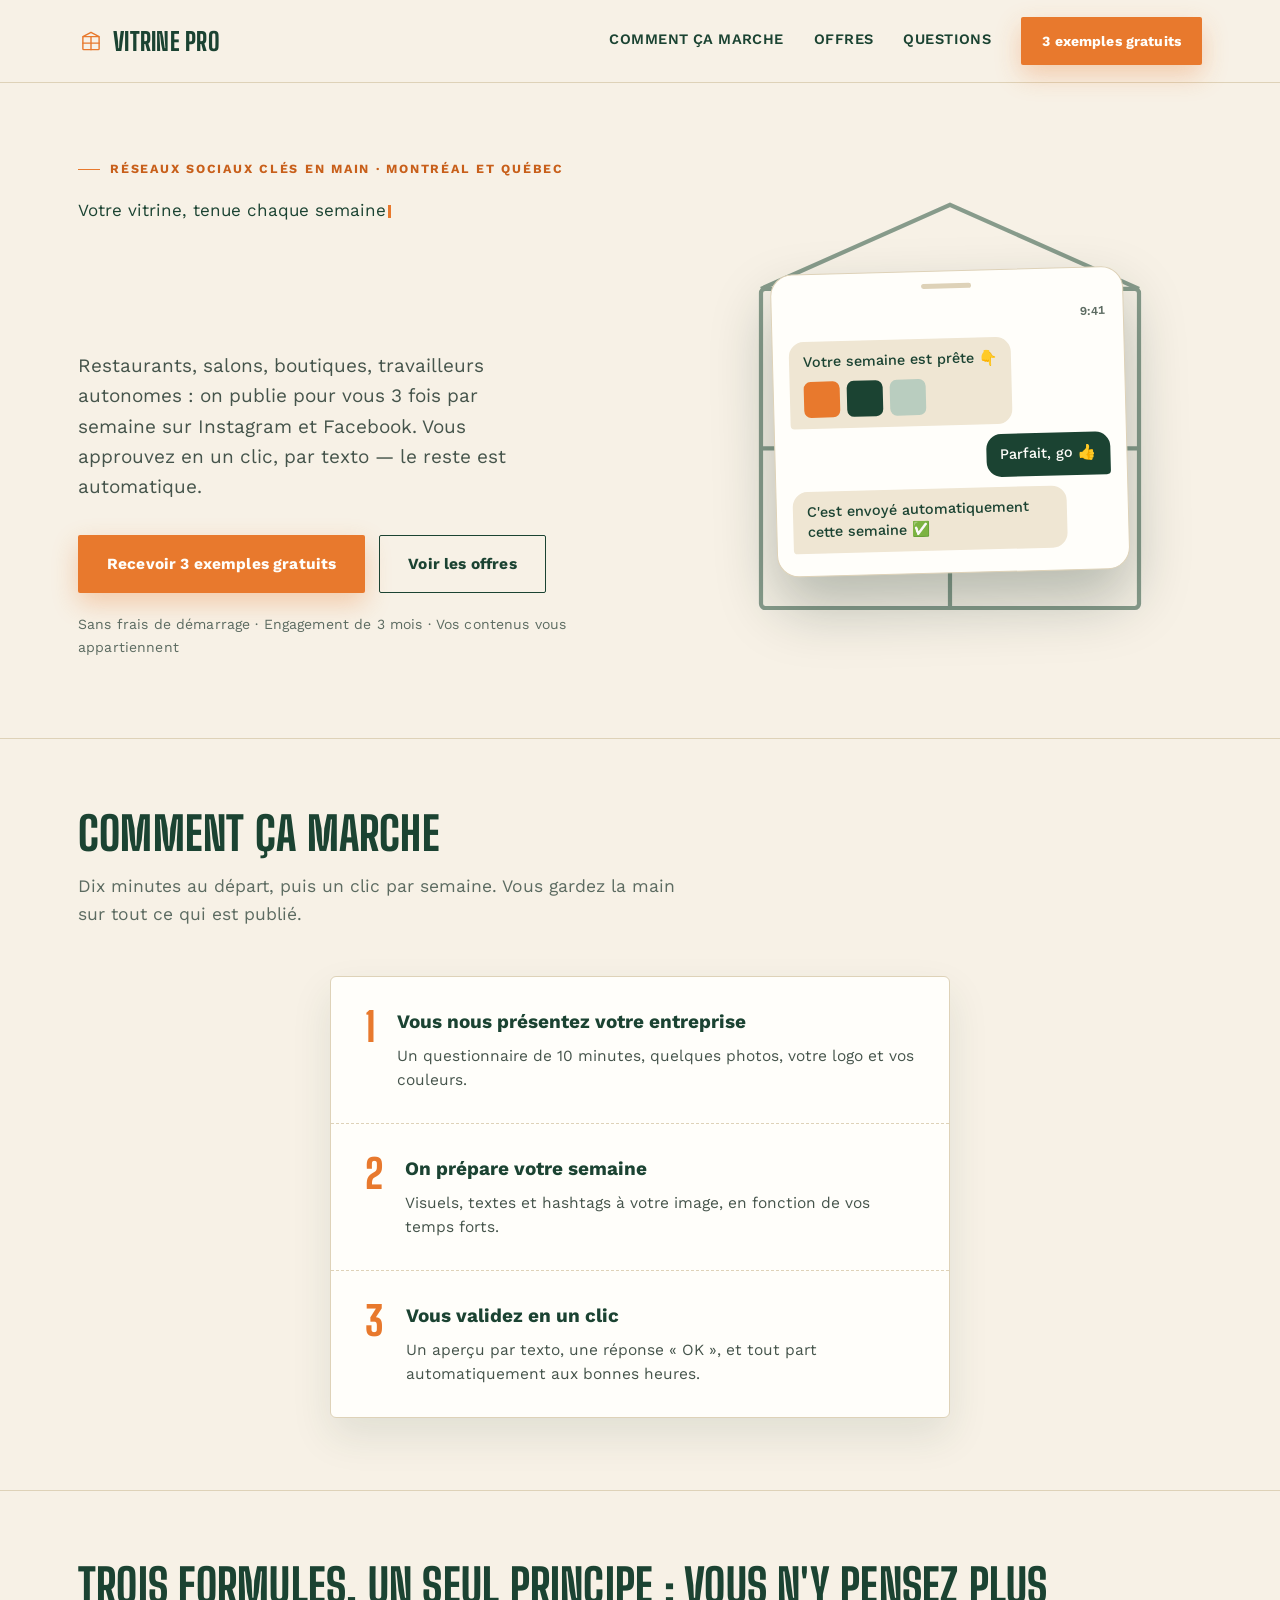
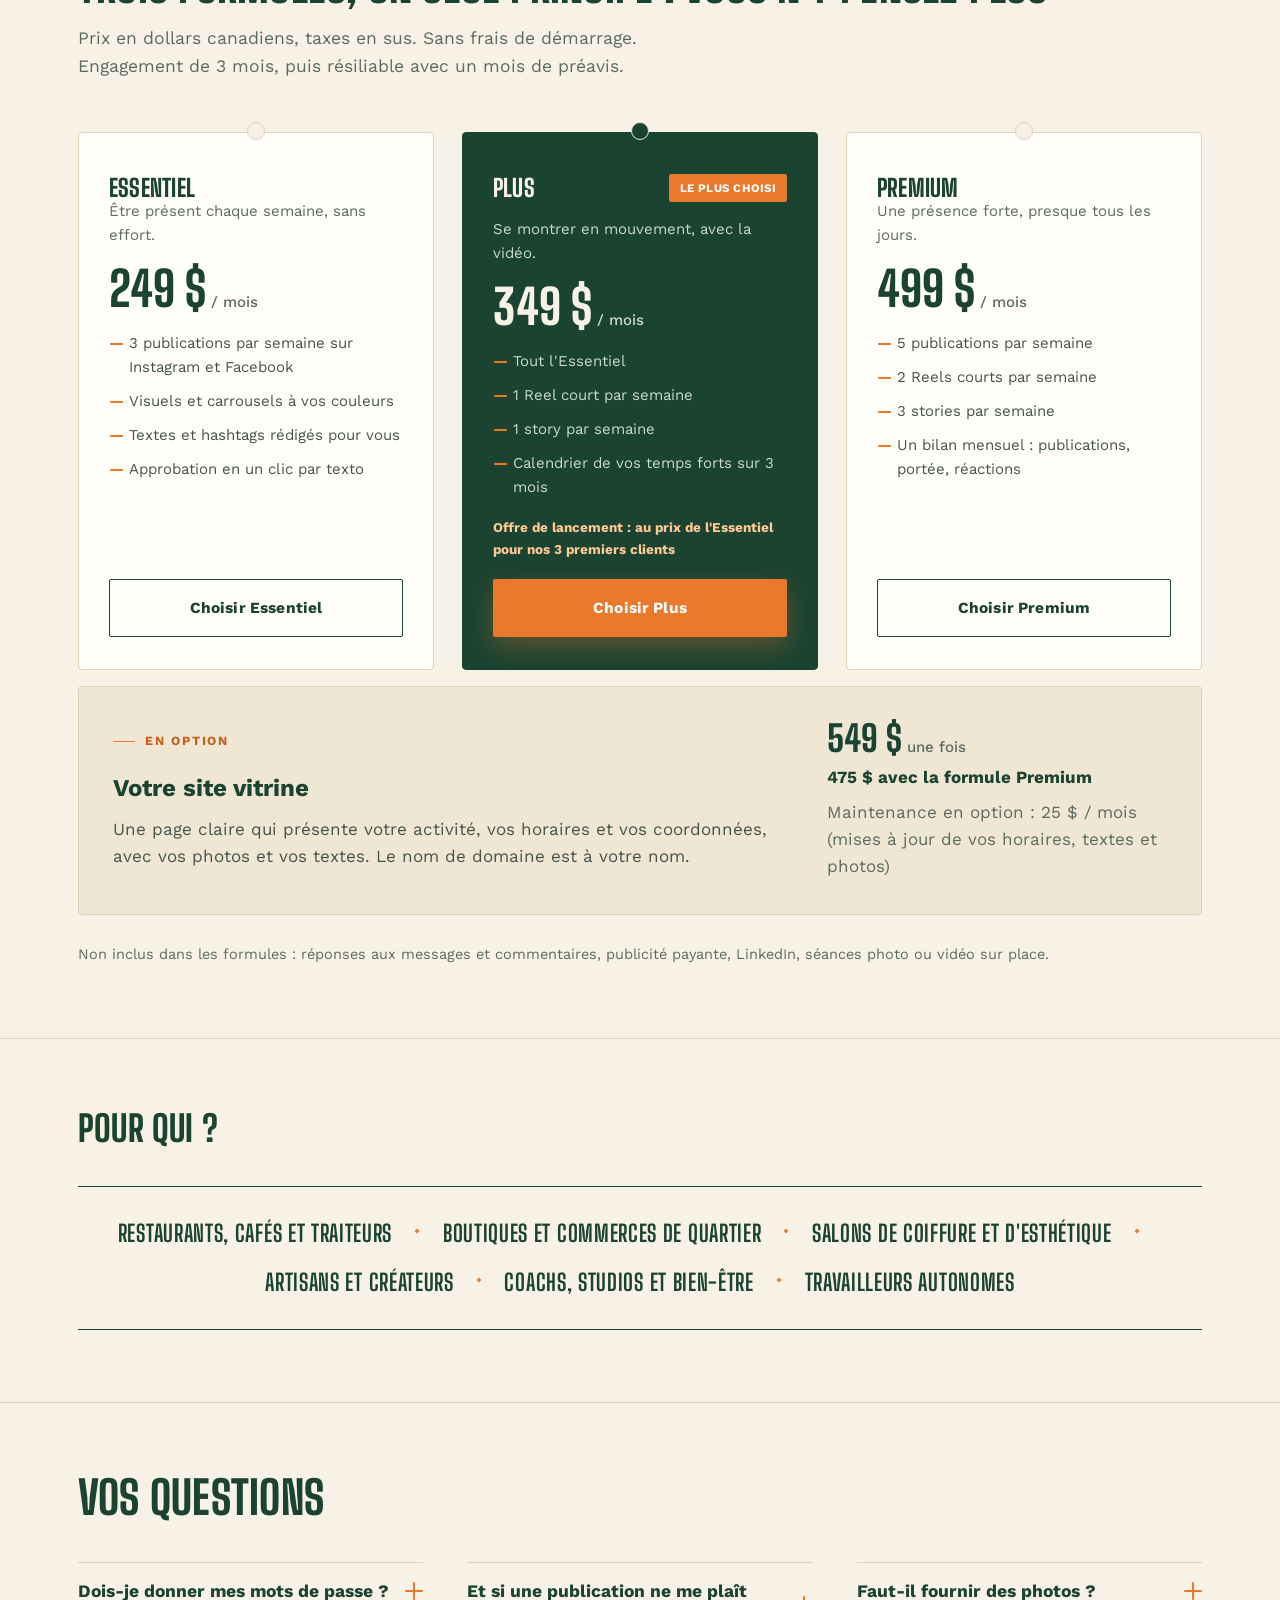
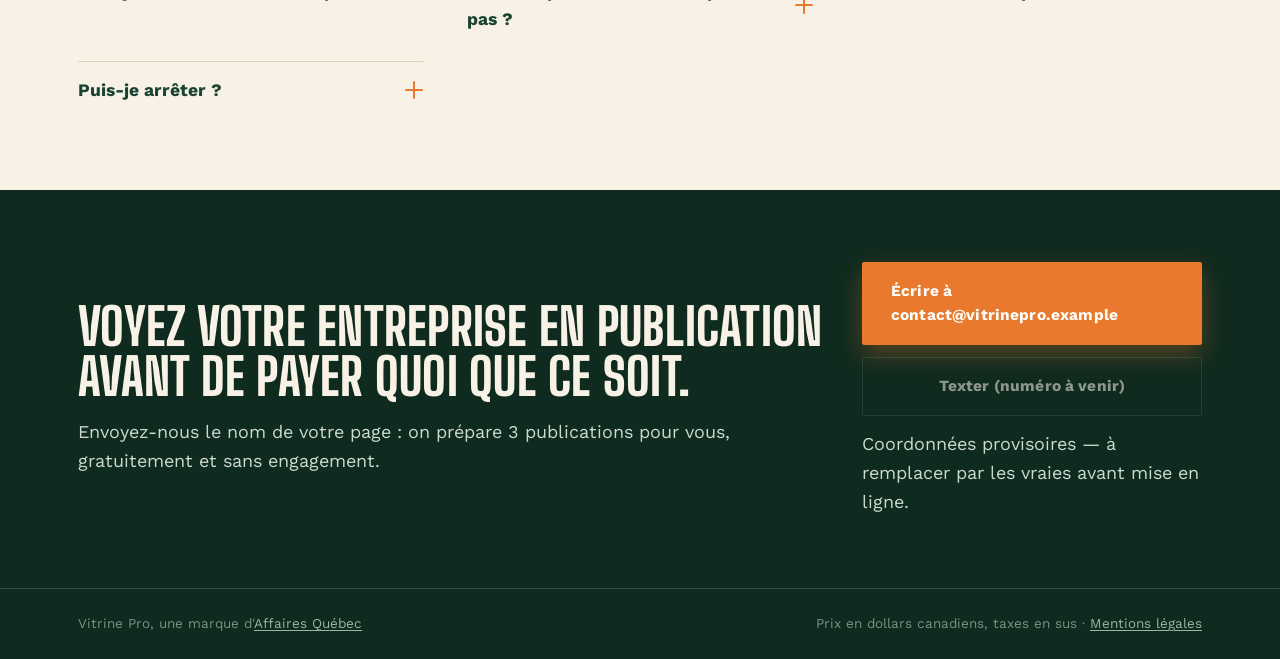
==== commit d11d777e: "Ajoute 3 améliorations CSS/JS (4,02 Ko) : titre tapé à la machine, FAQ en accordéon details/summary," ====
--- a/vitrine-pro/index.html
+++ b/vitrine-pro/index.html
@@ -91,8 +91,15 @@
 /* ---------- Hero ---------- */
 .hero{padding-block:76px 80px}
 .hero .wrap{display:grid;grid-template-columns:1.05fr 0.95fr;gap:64px;align-items:center}
+.hero-title-wrap{position:relative}
 .hero h1{font-size:clamp(38px,5.4vw,66px);line-height:0.98;margin-bottom:24px}
 .hero h1 em{font-style:normal;color:var(--marigold)}
+.hero h1.tw-hidden{opacity:0}
+.tw-overlay{position:absolute;inset:0}
+.tw-overlay em{font-style:normal;color:var(--marigold)}
+.tw-cursor{display:inline-block;width:3px;height:0.78em;margin-left:2px;vertical-align:-0.08em;background:var(--marigold);animation:twBlink 1s steps(1) infinite}
+@keyframes twBlink{50%{opacity:0}}
+@media(prefers-reduced-motion:reduce){.tw-cursor{animation:none}}
 .hero-sub{font-size:19px;color:var(--ink-muted-2);max-width:480px;margin-bottom:32px}
 .hero-actions{display:flex;flex-wrap:wrap;gap:14px;margin-bottom:20px}
 .hero-trust{font-size:14px;color:var(--ink-muted);letter-spacing:0.01em}
@@ -188,10 +195,21 @@
 .sign-list li:not(:last-child)::after{content:"◆";font-size:10px;color:var(--marigold);margin:0 22px;transform:translateY(-2px)}
 
 /* ---------- Questions ---------- */
-.faq{display:grid;grid-template-columns:repeat(auto-fit,minmax(300px,1fr));gap:30px 44px;margin-top:40px}
-.faq-item{padding-top:18px;border-top:1.5px solid var(--line)}
-.faq-item h3{font-family:'Work Sans',sans-serif;text-transform:none;letter-spacing:0;font-weight:700;font-size:18px;margin-bottom:8px;color:var(--green)}
-.faq-item p{color:var(--ink-muted-2);font-size:15.5px}
+.faq{display:grid;grid-template-columns:repeat(auto-fit,minmax(300px,1fr));gap:14px 44px;margin-top:40px;align-content:start}
+.faq-item{border-top:1.5px solid var(--line)}
+.faq-item summary{
+  list-style:none;cursor:pointer;display:flex;align-items:center;justify-content:space-between;gap:16px;
+  min-height:44px;padding-block:14px;
+  font-family:'Work Sans',sans-serif;font-weight:700;font-size:17.5px;color:var(--green);
+}
+.faq-item summary::-webkit-details-marker{display:none}
+.faq-icon{position:relative;width:18px;height:18px;flex-shrink:0}
+.faq-icon::before,.faq-icon::after{content:"";position:absolute;background:var(--marigold);border-radius:1px}
+.faq-icon::before{left:0;top:50%;width:100%;height:2px;margin-top:-1px}
+.faq-icon::after{top:0;left:50%;width:2px;height:100%;margin-left:-1px;transition:transform .25s var(--ease-out)}
+.faq-item[open] .faq-icon::after{transform:scaleY(0)}
+.faq-body p{color:var(--ink-muted-2);font-size:15.5px;padding-bottom:18px}
+@media(prefers-reduced-motion:reduce){.faq-icon::after{transition:none}}
 
 /* ---------- Contact ---------- */
 .contact{background:var(--green-deep);color:var(--cream)}
@@ -213,6 +231,28 @@
 footer a{color:#9DB3A6;text-decoration:underline;text-underline-offset:2px}
 footer a:hover{color:var(--cream)}
 
+/* ---------- Barre collante mobile ---------- */
+.sticky-cta{display:none}
+@media(max-width:768px){
+  body{padding-bottom:calc(86px + env(safe-area-inset-bottom,0px))}
+  .sticky-cta{
+    display:block;position:fixed;left:0;right:0;bottom:0;z-index:60;
+    background:var(--cream);border-top:1px solid var(--line);
+    padding:14px max(20px,env(safe-area-inset-left,0px)) calc(14px + env(safe-area-inset-bottom,0px)) max(20px,env(safe-area-inset-right,0px));
+    transform:translateY(0);transition:transform .3s var(--ease-out);
+  }
+  .sticky-cta.hide{transform:translateY(130%)}
+}
+.sticky-cta-btn{
+  display:flex;align-items:center;justify-content:center;width:100%;
+  background:var(--marigold);color:var(--green-deep);font-weight:700;font-size:15.5px;
+  padding:14px;border-radius:2px;min-height:48px;
+  transition:transform .16s var(--ease-out),background-color .2s;
+}
+.sticky-cta-btn:hover{background:var(--marigold-deep)}
+.sticky-cta-btn:active{transform:scale(.97)}
+@media(prefers-reduced-motion:reduce){.sticky-cta{transition:none}}
+
 /* ---------- Reveal on scroll ---------- */
 .reveal{opacity:0;transform:translateY(18px);transition:opacity .7s var(--ease-out),transform .7s var(--ease-out)}
 .reveal.in{opacity:1;transform:translateY(0)}
@@ -245,7 +285,9 @@
   <div class="wrap">
     <div class="reveal">
       <span class="eyebrow">Réseaux sociaux clés en main · Montréal et Québec</span>
-      <h1>Votre vitrine, tenue chaque semaine<em>.</em></h1>
+      <div class="hero-title-wrap">
+        <h1 id="heroTitle">Votre vitrine, tenue chaque semaine<em>.</em></h1>
+      </div>
       <p class="hero-sub">Restaurants, salons, boutiques, travailleurs autonomes : on publie pour vous 3 fois par semaine sur Instagram et Facebook. Vous approuvez en un clic, par texto — le reste est automatique.</p>
       <div class="hero-actions">
         <a href="#contact" class="btn btn-marigold">Recevoir 3 exemples gratuits</a>
@@ -397,22 +439,22 @@
   <div class="wrap">
     <h2 class="reveal">Vos questions</h2>
     <div class="faq">
-      <div class="faq-item reveal">
-        <h3>Dois-je donner mes mots de passe ?</h3>
-        <p>Jamais. Vous nous donnez un accès partenaire depuis votre compte Meta, que vous pouvez retirer à tout moment.</p>
-      </div>
-      <div class="faq-item reveal">
-        <h3>Et si une publication ne me plaît pas ?</h3>
-        <p>Vous voyez tout avant publication et vous pouvez demander une modification chaque semaine.</p>
-      </div>
-      <div class="faq-item reveal">
-        <h3>Faut-il fournir des photos ?</h3>
-        <p>Oui, une dizaine au départ, puis quelques-unes de temps en temps. Vos vraies photos donnent les meilleurs résultats.</p>
-      </div>
-      <div class="faq-item reveal">
-        <h3>Puis-je arrêter ?</h3>
-        <p>Après les 3 premiers mois, vous arrêtez quand vous voulez, avec un mois de préavis. Vos contenus restent à vous.</p>
-      </div>
+      <details class="faq-item reveal">
+        <summary>Dois-je donner mes mots de passe ?<span class="faq-icon" aria-hidden="true"></span></summary>
+        <div class="faq-body"><p>Jamais. Vous nous donnez un accès partenaire depuis votre compte Meta, que vous pouvez retirer à tout moment.</p></div>
+      </details>
+      <details class="faq-item reveal">
+        <summary>Et si une publication ne me plaît pas ?<span class="faq-icon" aria-hidden="true"></span></summary>
+        <div class="faq-body"><p>Vous voyez tout avant publication et vous pouvez demander une modification chaque semaine.</p></div>
+      </details>
+      <details class="faq-item reveal">
+        <summary>Faut-il fournir des photos ?<span class="faq-icon" aria-hidden="true"></span></summary>
+        <div class="faq-body"><p>Oui, une dizaine au départ, puis quelques-unes de temps en temps. Vos vraies photos donnent les meilleurs résultats.</p></div>
+      </details>
+      <details class="faq-item reveal">
+        <summary>Puis-je arrêter ?<span class="faq-icon" aria-hidden="true"></span></summary>
+        <div class="faq-body"><p>Après les 3 premiers mois, vous arrêtez quand vous voulez, avec un mois de préavis. Vos contenus restent à vous.</p></div>
+      </details>
     </div>
   </div>
 </section>
@@ -437,6 +479,10 @@
     <span>Prix en dollars canadiens, taxes en sus · <a href="#accueil">Mentions légales</a></span>
   </div>
 </footer>
+
+<div class="sticky-cta" id="stickyCta">
+  <a href="sms:" class="sticky-cta-btn">Texte-nous pour 3 exemples gratuits</a>
+</div>
 
 <script>
 (function(){
@@ -461,6 +507,83 @@
   },{threshold:0.1,rootMargin:'0px 0px -40px 0px'});
   els.forEach(el=>io.observe(el));
 })();
+
+// Titre "tapé à la machine" : le texte complet est déjà dans le HTML (SEO, lecteurs
+// d'écran) ; on le rend juste transparent et on le retape visuellement par-dessus.
+(function(){
+  const h1=document.getElementById('heroTitle');
+  if(!h1||matchMedia('(prefers-reduced-motion: reduce)').matches)return;
+  const full=h1.textContent;
+  const overlay=document.createElement('span');
+  overlay.className='tw-overlay';
+  overlay.setAttribute('aria-hidden','true');
+  const cursor=document.createElement('span');
+  cursor.className='tw-cursor';
+  h1.classList.add('tw-hidden');
+  h1.parentNode.appendChild(overlay);
+  const total=full.length,duration=2000,delay=duration/total;
+  let i=0;
+  function tick(){
+    i++;
+    if(i<total){
+      overlay.textContent=full.slice(0,i);
+      overlay.appendChild(cursor);
+      setTimeout(tick,delay);
+    }else{
+      overlay.innerHTML=full.slice(0,-1)+'<em>'+full.slice(-1)+'</em>';
+      overlay.appendChild(cursor);
+      setTimeout(()=>{h1.classList.remove('tw-hidden');overlay.remove()},280);
+    }
+  }
+  setTimeout(tick,150);
+})();
+
+// FAQ en accordéon : <details>/<summary> natifs (clavier gratuit), animation de
+// hauteur en JS seulement — désactivée d'un bloc si prefers-reduced-motion (le
+// natif reste instantané, donc rien ne manque).
+(function(){
+  if(matchMedia('(prefers-reduced-motion: reduce)').matches)return;
+  document.querySelectorAll('.faq-item').forEach(d=>{
+    const summary=d.querySelector('summary');
+    const body=d.querySelector('.faq-body');
+    let anim=null,closing=false,expanding=false;
+    summary.addEventListener('click',e=>{
+      e.preventDefault();
+      d.style.overflow='hidden';
+      if(closing||!d.open)expand();
+      else if(expanding||d.open)shrink();
+    });
+    function run(from,to,opening){
+      if(anim)anim.cancel();
+      anim=d.animate({height:[from,to]},{duration:220,easing:'ease-out'});
+      anim.onfinish=()=>{d.open=opening;d.style.height=d.style.overflow='';anim=null;closing=expanding=false};
+      anim.oncancel=()=>{closing=expanding=false};
+    }
+    function shrink(){
+      closing=true;
+      run(d.offsetHeight+'px',summary.offsetHeight+'px',false);
+    }
+    function expand(){
+      d.style.height=d.offsetHeight+'px';
+      d.open=true;
+      requestAnimationFrame(()=>{
+        expanding=true;
+        run(d.offsetHeight+'px',(summary.offsetHeight+body.offsetHeight)+'px',true);
+      });
+    }
+  });
+})();
+
+// Barre "Texte-nous" collante (mobile) : disparaît quand #contact est à l'écran.
+(function(){
+  const bar=document.getElementById('stickyCta');
+  const contact=document.getElementById('contact');
+  if(!bar||!contact||!('IntersectionObserver' in window))return;
+  const io=new IntersectionObserver(entries=>{
+    entries.forEach(e=>bar.classList.toggle('hide',e.isIntersecting));
+  },{threshold:0.01});
+  io.observe(contact);
+})();
 </script>
 </body>
 </html>
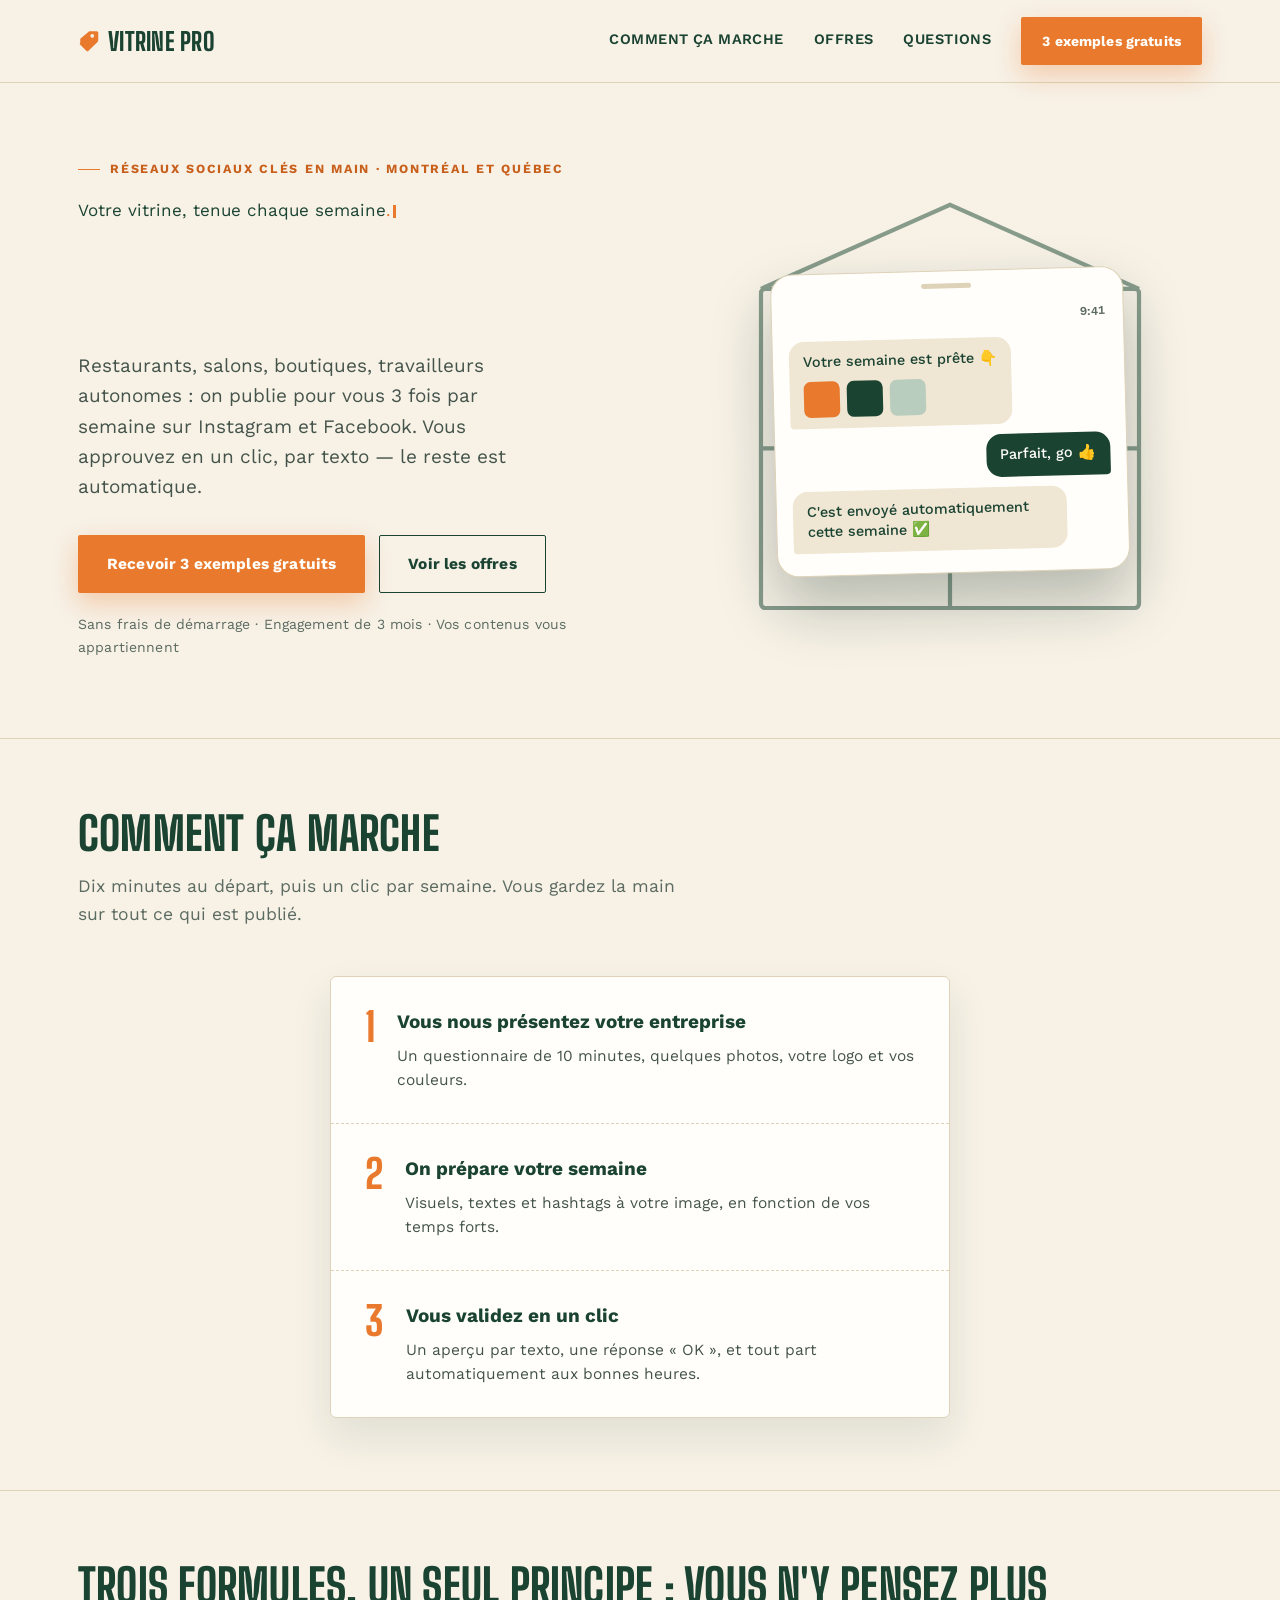
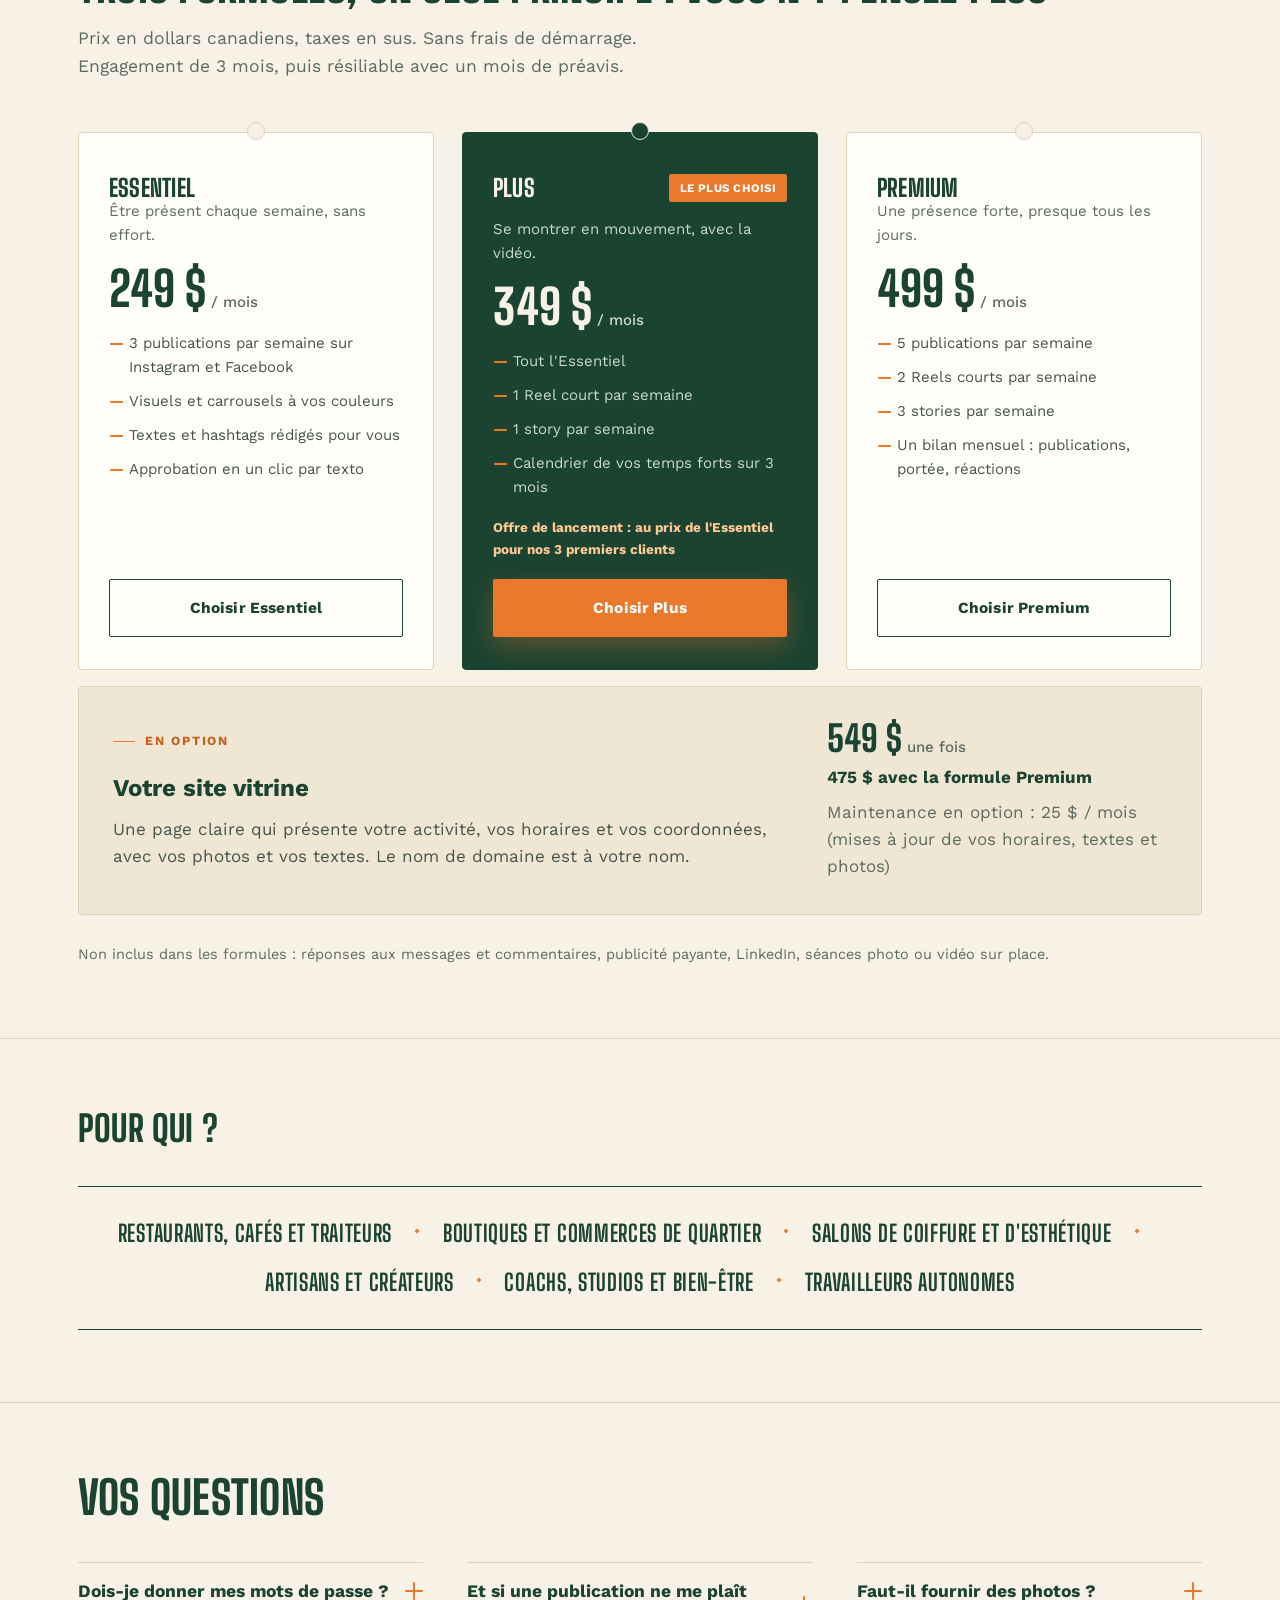
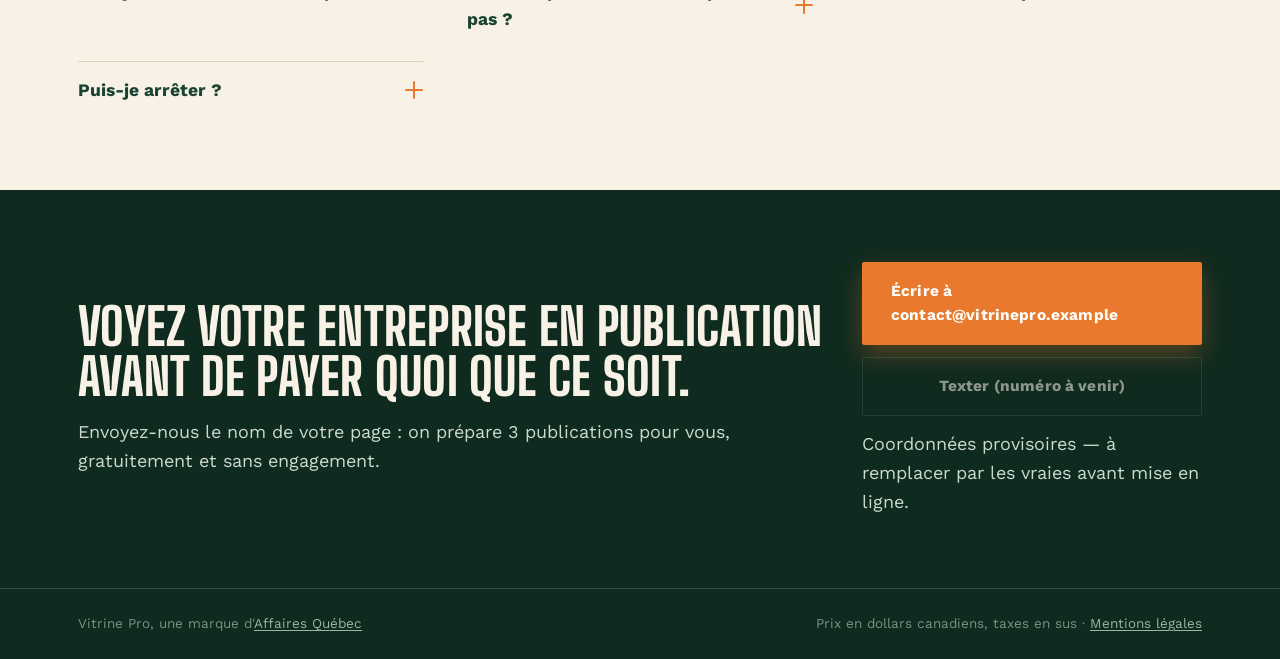
==== commit 23429f40: "Applique le logo option 4 (étiquette) : favicon et logo de nav Co-Authored-By: Claude Sonnet 5 <nore" ====
--- a/vitrine-pro/index.html
+++ b/vitrine-pro/index.html
@@ -11,7 +11,7 @@
 <meta property="og:title" content="Vitrine Pro — Vos réseaux sociaux tenus chaque semaine">
 <meta property="og:description" content="3 publications soignées par semaine sur Instagram et Facebook, approuvées en un clic par texto. 3 exemples offerts.">
 <meta name="theme-color" content="#1B4332">
-<link rel="icon" href="data:image/svg+xml,%3Csvg xmlns='http://www.w3.org/2000/svg' viewBox='0 0 48 48'%3E%3Crect width='48' height='48' rx='8' fill='%231B4332'/%3E%3Cg fill='none' stroke='%23F7F1E6' stroke-width='2.4' stroke-linecap='round' stroke-linejoin='round'%3E%3Cpath d='M9 16 L24 8 L39 16'/%3E%3Crect x='9' y='16' width='30' height='24' rx='1.5'/%3E%3Cline x1='24' y1='16' x2='24' y2='40'/%3E%3Cline x1='9' y1='28' x2='39' y2='28'/%3E%3C/g%3E%3C/svg%3E">
+<link rel="icon" href="data:image/svg+xml,%3Csvg xmlns='http://www.w3.org/2000/svg' viewBox='0 0 64 64'%3E%3Crect width='64' height='64' rx='12' fill='%231B4332'/%3E%3Cpath fill-rule='evenodd' fill='%23F7F1E6' d='M10 26 L34 6 L54 6 Q58 6 58 10 L58 30 Q58 33 55.5 35 L32 58 Q29 61 26 58 L10 42 Q7 39 10 36 Z M47 18 A5 5 0 1 0 37 18 A5 5 0 1 0 47 18 Z'/%3E%3C/svg%3E">
 <link rel="preconnect" href="https://fonts.googleapis.com">
 <link rel="preconnect" href="https://fonts.gstatic.com" crossorigin>
 <link href="https://fonts.googleapis.com/css2?family=Big+Shoulders+Display:wght@600;700;800;900&family=Work+Sans:wght@400;500;600;700&display=swap" rel="stylesheet">
@@ -68,7 +68,7 @@
 .nav{position:sticky;top:0;z-index:50;background:rgba(247,241,230,0.92);backdrop-filter:blur(10px);border-bottom:1px solid var(--line)}
 .nav-inner{display:flex;flex-wrap:wrap;align-items:center;justify-content:space-between;gap:16px;padding-block:17px}
 .logo{display:flex;align-items:center;gap:9px;font-family:'Big Shoulders Display',sans-serif;font-weight:800;font-size:25px;text-transform:uppercase;letter-spacing:0.01em;color:var(--green)}
-.logo svg{width:26px;height:26px;flex-shrink:0;color:var(--marigold)}
+.logo svg{width:21px;height:24px;flex-shrink:0;color:var(--marigold)}
 .nav-links{display:flex;flex-wrap:wrap;align-items:center;gap:30px}
 .nav-links a:not(.btn){color:var(--green);font-weight:600;font-size:14.5px;letter-spacing:0.03em;text-transform:uppercase;position:relative;padding-bottom:3px}
 .nav-links a:not(.btn)::after{content:"";position:absolute;left:0;right:0;bottom:0;height:2px;background:var(--marigold);transform:scaleX(0);transform-origin:left;transition:transform .22s var(--ease-out)}
@@ -268,7 +268,7 @@
 <header class="nav" id="nav">
   <div class="wrap nav-inner">
     <a href="#accueil" class="logo" aria-label="Vitrine Pro — accueil">
-      <svg viewBox="0 0 48 48" fill="none" stroke="currentColor" stroke-width="2.6" stroke-linecap="round" stroke-linejoin="round"><path d="M9 16 L24 8 L39 16"/><rect x="9" y="16" width="30" height="24" rx="1.5"/><line x1="24" y1="16" x2="24" y2="40"/><line x1="9" y1="28" x2="39" y2="28"/></svg>
+      <svg viewBox="0 0 56 64" fill="currentColor" fill-rule="evenodd"><path d="M6 26 L30 6 L50 6 Q54 6 54 10 L54 30 Q54 33 51.5 35 L28 58 Q25 61 22 58 L6 42 Q3 39 6 36 Z M43 18 A5 5 0 1 0 33 18 A5 5 0 1 0 43 18 Z"/></svg>
       Vitrine Pro
     </a>
     <nav class="nav-links" id="navLinks" aria-label="Navigation principale">
